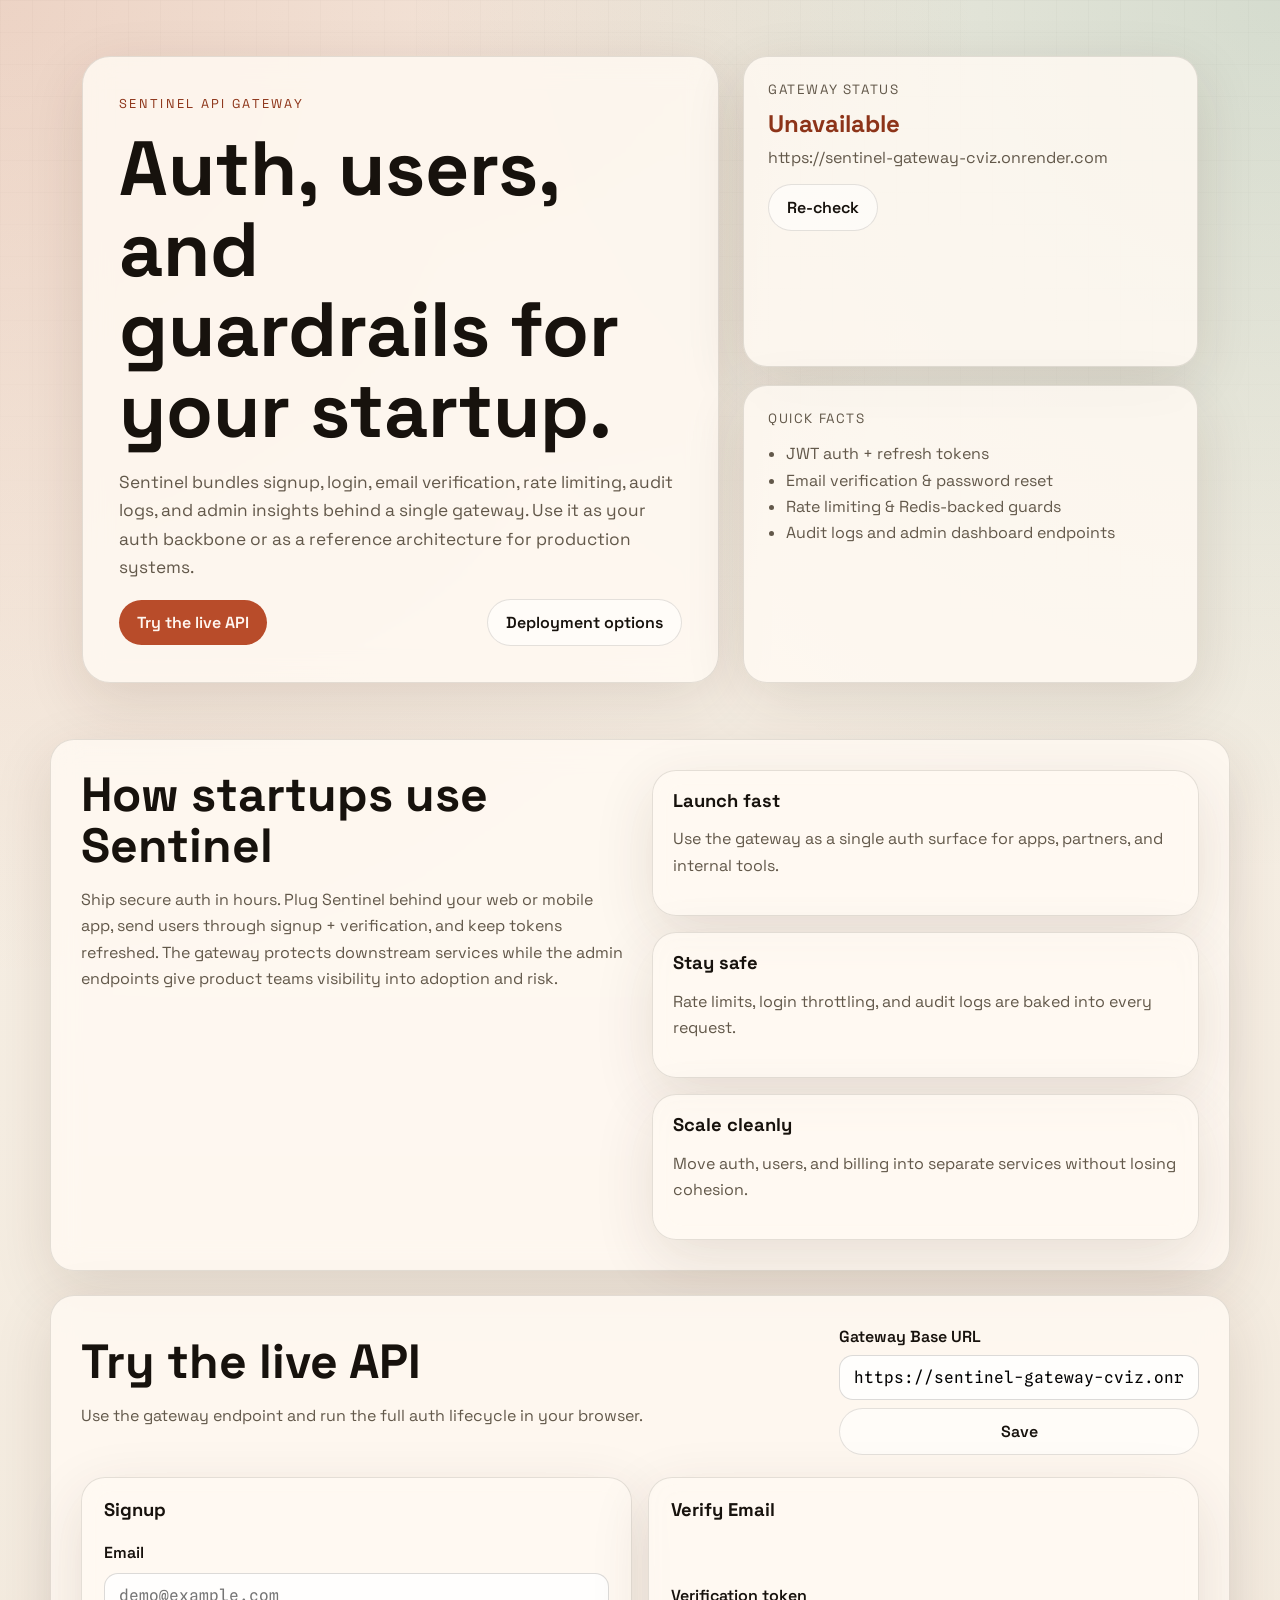
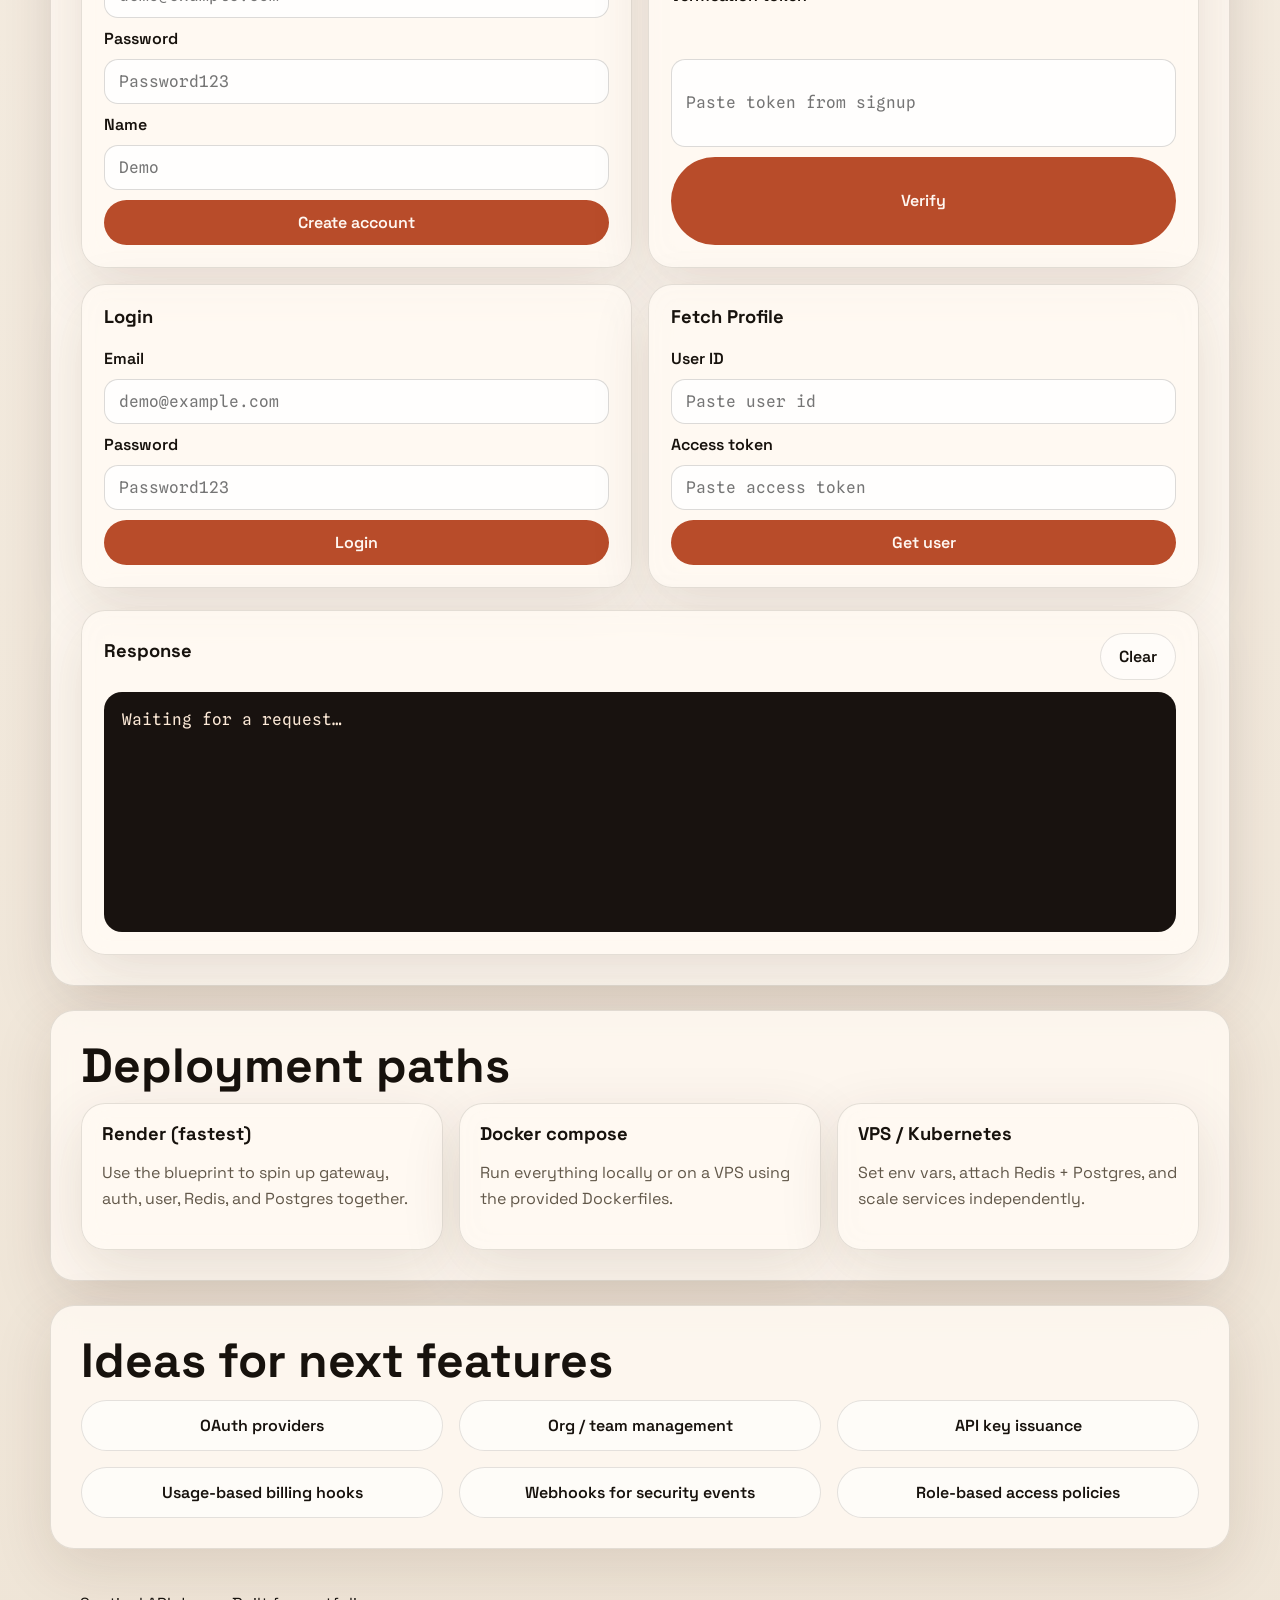
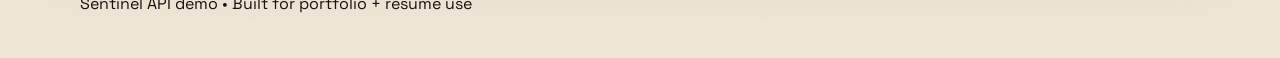
==== frontend/index.html @ 273c995f "added basic frontend" ====
<!doctype html>
<html lang="en">
  <head>
    <meta charset="UTF-8" />
    <meta name="viewport" content="width=device-width, initial-scale=1.0" />
    <title>Sentinel API Demo</title>
    <link rel="preconnect" href="https://fonts.googleapis.com" />
    <link rel="preconnect" href="https://fonts.gstatic.com" crossorigin />
    <link
      href="https://fonts.googleapis.com/css2?family=Space+Grotesk:wght@400;500;600;700&family=Spline+Sans+Mono:wght@400;600&display=swap"
      rel="stylesheet"
    />
    <link rel="stylesheet" href="./styles.css" />
  </head>
  <body>
    <div class="bg-grid" aria-hidden="true"></div>
    <header class="hero">
      <div class="hero__content">
        <p class="eyebrow">Sentinel API Gateway</p>
        <h1>Auth, users, and guardrails for your startup.</h1>
        <p class="lede">
          Sentinel bundles signup, login, email verification, rate limiting, audit logs, and
          admin insights behind a single gateway. Use it as your auth backbone or as a reference
          architecture for production systems.
        </p>
        <div class="hero__actions">
          <a class="button primary" href="#try-it">Try the live API</a>
          <a class="button ghost" href="#deploy">Deployment options</a>
        </div>
      </div>
      <div class="hero__panel">
        <div class="panel">
          <div class="panel__title">Gateway Status</div>
          <div class="panel__value" id="statusText">Checking…</div>
          <div class="panel__muted" id="statusUrl">Base URL not set</div>
          <button class="button subtle" id="checkHealth">Re-check</button>
        </div>
        <div class="panel">
          <div class="panel__title">Quick Facts</div>
          <ul class="panel__list">
            <li>JWT auth + refresh tokens</li>
            <li>Email verification & password reset</li>
            <li>Rate limiting & Redis-backed guards</li>
            <li>Audit logs and admin dashboard endpoints</li>
          </ul>
        </div>
      </div>
    </header>

    <main>
      <section class="section">
        <div class="section__grid">
          <div>
            <h2>How startups use Sentinel</h2>
            <p>
              Ship secure auth in hours. Plug Sentinel behind your web or mobile app, send users
              through signup + verification, and keep tokens refreshed. The gateway protects
              downstream services while the admin endpoints give product teams visibility into
              adoption and risk.
            </p>
          </div>
          <div class="card-stack">
            <div class="card">
              <h3>Launch fast</h3>
              <p>Use the gateway as a single auth surface for apps, partners, and internal tools.</p>
            </div>
            <div class="card">
              <h3>Stay safe</h3>
              <p>Rate limits, login throttling, and audit logs are baked into every request.</p>
            </div>
            <div class="card">
              <h3>Scale cleanly</h3>
              <p>Move auth, users, and billing into separate services without losing cohesion.</p>
            </div>
          </div>
        </div>
      </section>

      <section id="try-it" class="section">
        <div class="section__header">
          <div>
            <h2>Try the live API</h2>
            <p>Use the gateway endpoint and run the full auth lifecycle in your browser.</p>
          </div>
          <div class="base-url">
            <label for="baseUrl">Gateway Base URL</label>
            <input id="baseUrl" type="url" placeholder="https://your-gateway.onrender.com" />
            <button class="button subtle" id="saveBaseUrl">Save</button>
          </div>
        </div>

        <div class="forms">
          <form class="form-card" id="signupForm">
            <h3>Signup</h3>
            <label>Email</label>
            <input name="email" type="email" placeholder="demo@example.com" required />
            <label>Password</label>
            <input name="password" type="password" placeholder="Password123" required />
            <label>Name</label>
            <input name="name" type="text" placeholder="Demo" required />
            <button class="button primary" type="submit">Create account</button>
          </form>

          <form class="form-card" id="verifyForm">
            <h3>Verify Email</h3>
            <label>Verification token</label>
            <input name="token" type="text" placeholder="Paste token from signup" required />
            <button class="button primary" type="submit">Verify</button>
          </form>

          <form class="form-card" id="loginForm">
            <h3>Login</h3>
            <label>Email</label>
            <input name="email" type="email" placeholder="demo@example.com" required />
            <label>Password</label>
            <input name="password" type="password" placeholder="Password123" required />
            <button class="button primary" type="submit">Login</button>
          </form>

          <form class="form-card" id="profileForm">
            <h3>Fetch Profile</h3>
            <label>User ID</label>
            <input name="userId" type="text" placeholder="Paste user id" required />
            <label>Access token</label>
            <input name="token" type="text" placeholder="Paste access token" required />
            <button class="button primary" type="submit">Get user</button>
          </form>
        </div>

        <div class="response">
          <div class="response__header">
            <h3>Response</h3>
            <button class="button ghost" id="clearOutput">Clear</button>
          </div>
          <pre id="output">Waiting for a request…</pre>
        </div>
      </section>

      <section id="deploy" class="section">
        <h2>Deployment paths</h2>
        <div class="deploy-grid">
          <div class="card">
            <h3>Render (fastest)</h3>
            <p>Use the blueprint to spin up gateway, auth, user, Redis, and Postgres together.</p>
          </div>
          <div class="card">
            <h3>Docker compose</h3>
            <p>Run everything locally or on a VPS using the provided Dockerfiles.</p>
          </div>
          <div class="card">
            <h3>VPS / Kubernetes</h3>
            <p>Set env vars, attach Redis + Postgres, and scale services independently.</p>
          </div>
        </div>
      </section>

      <section class="section">
        <h2>Ideas for next features</h2>
        <div class="feature-grid">
          <div class="pill">OAuth providers</div>
          <div class="pill">Org / team management</div>
          <div class="pill">API key issuance</div>
          <div class="pill">Usage-based billing hooks</div>
          <div class="pill">Webhooks for security events</div>
          <div class="pill">Role-based access policies</div>
        </div>
      </section>
    </main>

    <footer class="footer">
      <span>Sentinel API demo • Built for portfolio + resume use</span>
    </footer>

    <script src="./config.js"></script>
    <script src="./app.js"></script>
  </body>
</html>
---- frontend/styles.css ----
:root {
  --bg: #f4efe6;
  --surface: rgba(255, 250, 242, 0.84);
  --surface-strong: #fff8ef;
  --ink: #17120d;
  --muted: #62584a;
  --line: rgba(35, 25, 16, 0.12);
  --accent: #b84c2a;
  --accent-strong: #8d3419;
  --accent-soft: #f4c9ad;
  --success: #1f6d4f;
  --shadow: 0 18px 60px rgba(66, 36, 17, 0.12);
}

* {
  box-sizing: border-box;
}

html {
  scroll-behavior: smooth;
}

body {
  margin: 0;
  font-family: "Space Grotesk", sans-serif;
  color: var(--ink);
  background:
    radial-gradient(circle at top left, rgba(184, 76, 42, 0.18), transparent 28%),
    radial-gradient(circle at top right, rgba(31, 109, 79, 0.16), transparent 25%),
    linear-gradient(180deg, #f8f1e7 0%, #efe5d7 100%);
  min-height: 100vh;
}

.bg-grid {
  position: fixed;
  inset: 0;
  background-image:
    linear-gradient(rgba(23, 18, 13, 0.04) 1px, transparent 1px),
    linear-gradient(90deg, rgba(23, 18, 13, 0.04) 1px, transparent 1px);
  background-size: 32px 32px;
  mask-image: linear-gradient(180deg, rgba(0, 0, 0, 0.36), transparent 80%);
  pointer-events: none;
}

.hero,
.section,
.footer {
  position: relative;
  z-index: 1;
}

.hero {
  width: min(1180px, calc(100% - 32px));
  margin: 24px auto 0;
  padding: 32px;
  display: grid;
  grid-template-columns: 1.4fr 1fr;
  gap: 24px;
}

.hero__content,
.hero__panel,
.section,
.footer {
  animation: rise 0.7s ease both;
}

.hero__content {
  background: var(--surface);
  backdrop-filter: blur(14px);
  border: 1px solid var(--line);
  border-radius: 28px;
  padding: 36px;
  box-shadow: var(--shadow);
}

.hero__panel {
  display: grid;
  gap: 18px;
}

.eyebrow {
  margin: 0 0 14px;
  text-transform: uppercase;
  letter-spacing: 0.18em;
  font-size: 0.8rem;
  color: var(--accent-strong);
}

h1,
h2,
h3 {
  margin: 0 0 12px;
  line-height: 1.05;
}

h1 {
  font-size: clamp(2.7rem, 6vw, 5.4rem);
  max-width: 10ch;
}

h2 {
  font-size: clamp(2rem, 4vw, 3rem);
}

h3 {
  font-size: 1.15rem;
}

p,
li,
label,
input,
button,
a {
  font-size: 1rem;
}

p,
li {
  color: var(--muted);
  line-height: 1.65;
}

.lede {
  max-width: 60ch;
  font-size: 1.08rem;
}

.hero__actions,
.response__header,
.section__header {
  display: flex;
  align-items: center;
  justify-content: space-between;
  gap: 14px;
  flex-wrap: wrap;
}

.button {
  border: 0;
  border-radius: 999px;
  padding: 12px 18px;
  font-weight: 600;
  font-family: inherit;
  cursor: pointer;
  transition: transform 0.16s ease, background 0.16s ease, color 0.16s ease;
  text-decoration: none;
  display: inline-flex;
  align-items: center;
  justify-content: center;
}

.button:hover {
  transform: translateY(-1px);
}

.button.primary {
  background: var(--accent);
  color: #fff7f1;
}

.button.primary:hover {
  background: var(--accent-strong);
}

.button.ghost,
.button.subtle {
  background: rgba(255, 255, 255, 0.55);
  color: var(--ink);
  border: 1px solid var(--line);
}

.panel,
.card,
.form-card,
.response,
.section {
  background: var(--surface);
  backdrop-filter: blur(14px);
  border: 1px solid var(--line);
  border-radius: 24px;
  box-shadow: var(--shadow);
}

.panel {
  padding: 24px;
}

.panel__title {
  font-size: 0.84rem;
  text-transform: uppercase;
  letter-spacing: 0.12em;
  color: var(--muted);
}

.panel__value {
  margin-top: 10px;
  font-size: 1.5rem;
  font-weight: 700;
}

.panel__muted {
  margin: 8px 0 16px;
  color: var(--muted);
  word-break: break-word;
}

.panel__list {
  margin: 14px 0 0;
  padding-left: 18px;
}

main {
  width: min(1180px, calc(100% - 32px));
  margin: 0 auto;
}

.section {
  padding: 30px;
  margin: 24px 0;
}

.section__grid {
  display: grid;
  grid-template-columns: 1fr 1fr;
  gap: 24px;
}

.card-stack,
.deploy-grid,
.feature-grid,
.forms {
  display: grid;
  gap: 16px;
}

.card {
  padding: 20px;
}

.deploy-grid {
  grid-template-columns: repeat(3, 1fr);
}

.feature-grid {
  grid-template-columns: repeat(3, minmax(0, 1fr));
  margin-top: 14px;
}

.pill {
  padding: 14px 16px;
  border-radius: 999px;
  background: rgba(255, 255, 255, 0.58);
  border: 1px solid var(--line);
  text-align: center;
  font-weight: 600;
}

.base-url {
  display: grid;
  gap: 8px;
  min-width: min(100%, 360px);
}

label {
  font-weight: 600;
}

input {
  width: 100%;
  border: 1px solid rgba(23, 18, 13, 0.15);
  border-radius: 14px;
  padding: 12px 14px;
  font-family: "Spline Sans Mono", monospace;
  background: rgba(255, 255, 255, 0.8);
}

input:focus {
  outline: 2px solid rgba(184, 76, 42, 0.18);
  border-color: var(--accent);
}

.forms {
  grid-template-columns: repeat(2, minmax(0, 1fr));
  margin-top: 22px;
}

.form-card {
  padding: 22px;
  display: grid;
  gap: 10px;
}

.response {
  margin-top: 22px;
  padding: 22px;
}

pre {
  margin: 12px 0 0;
  padding: 18px;
  border-radius: 18px;
  background: #18120f;
  color: #fce9d7;
  font-family: "Spline Sans Mono", monospace;
  overflow: auto;
  min-height: 240px;
  white-space: pre-wrap;
  word-break: break-word;
}

.footer {
  width: min(1180px, calc(100% - 32px));
  margin: 0 auto 24px;
  padding: 20px 30px;
}

.ok {
  color: var(--success);
}

.warn {
  color: var(--accent-strong);
}

@keyframes rise {
  from {
    opacity: 0;
    transform: translateY(14px);
  }

  to {
    opacity: 1;
    transform: translateY(0);
  }
}

@media (max-width: 920px) {
  .hero,
  .section__grid,
  .deploy-grid,
  .feature-grid,
  .forms {
    grid-template-columns: 1fr;
  }

  .hero {
    padding: 12px 0 0;
  }

  .hero__content,
  .section,
  .footer {
    padding: 24px;
  }

  h1 {
    max-width: 100%;
  }
}
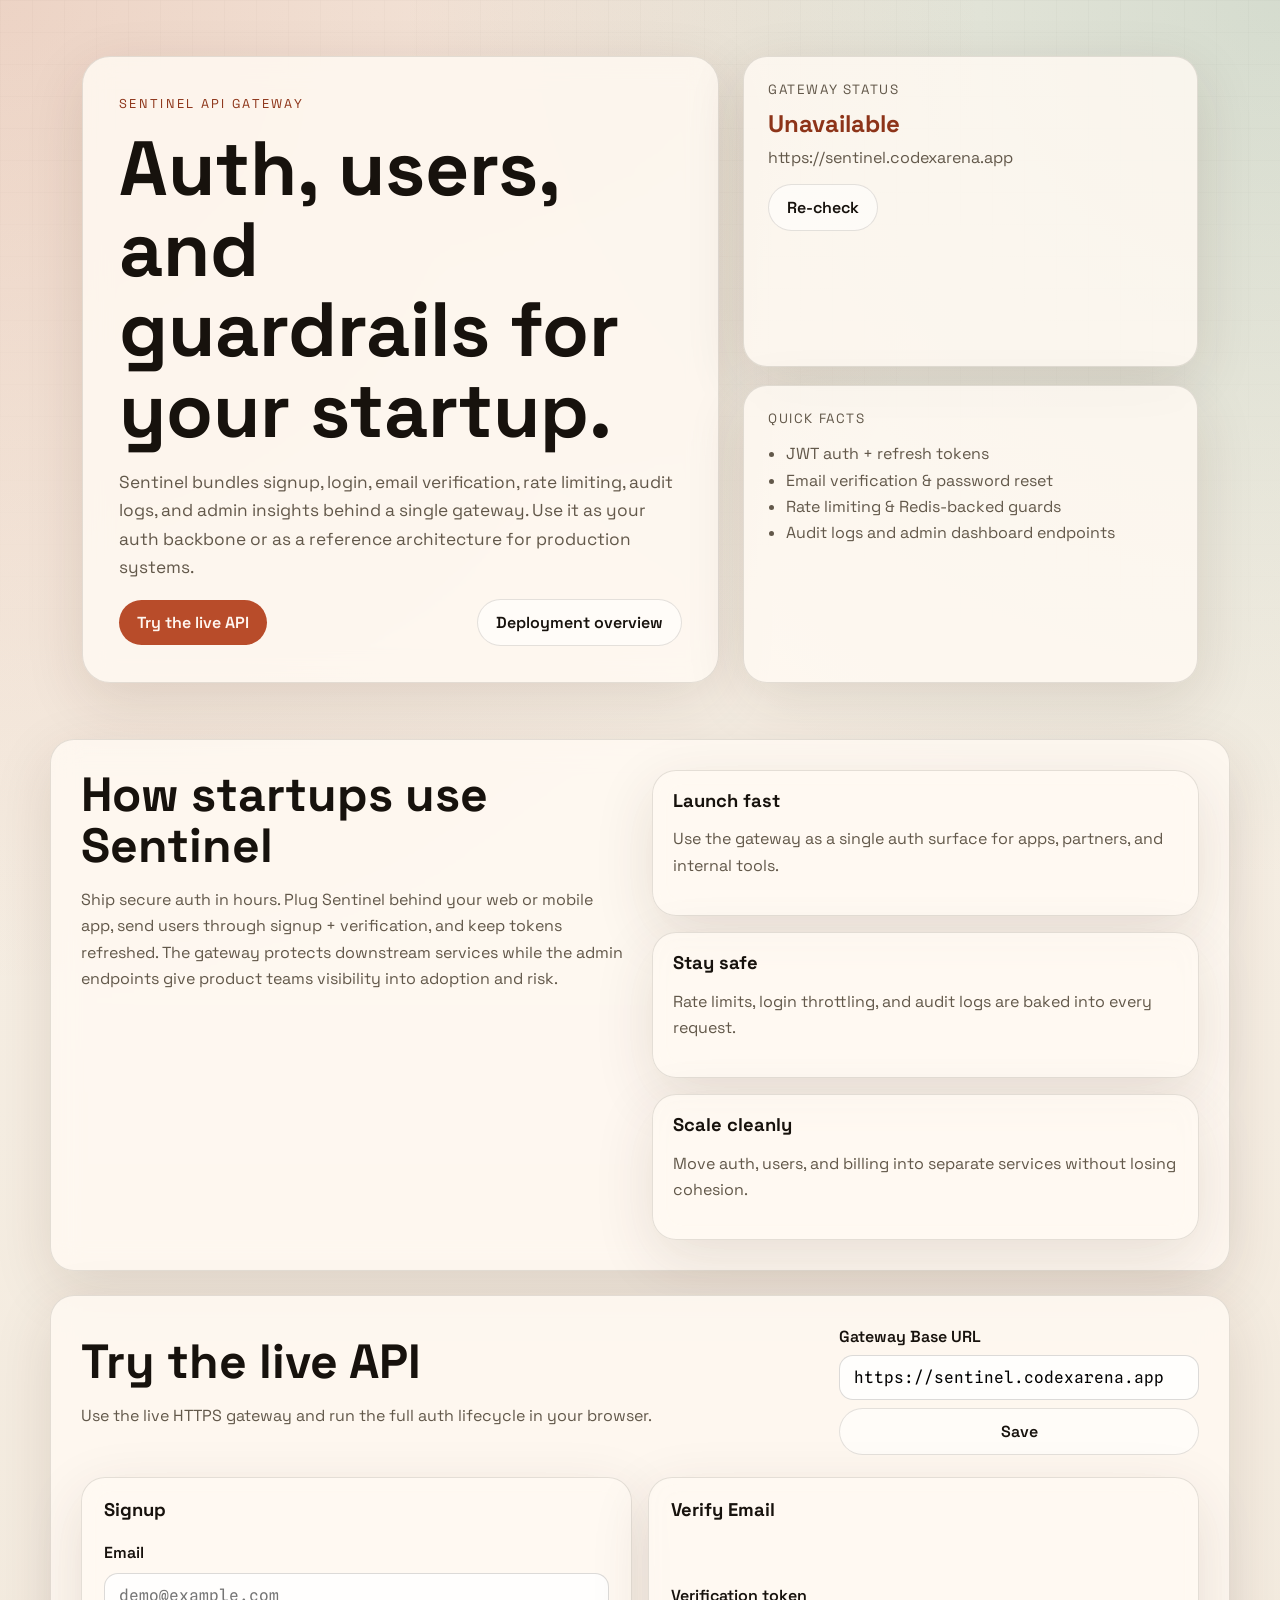
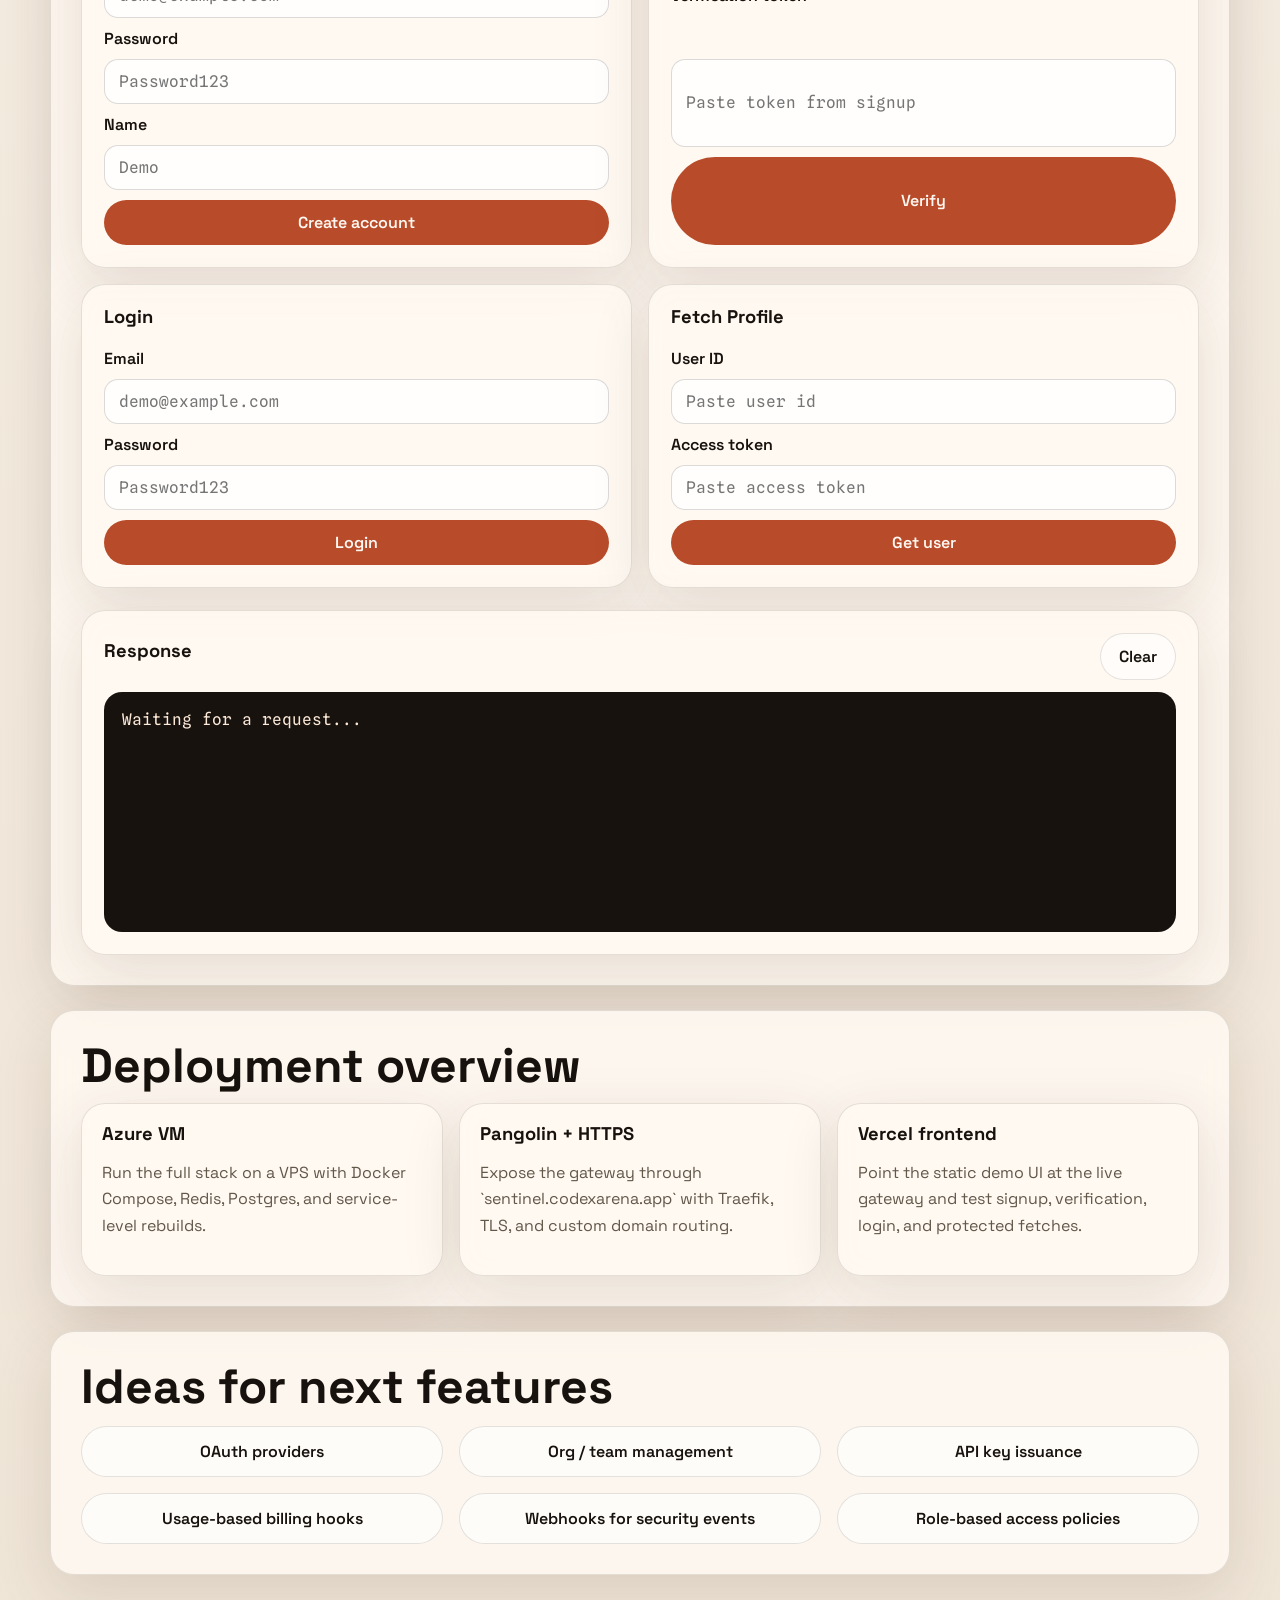
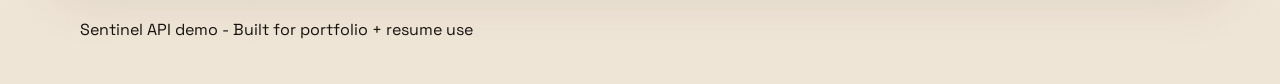
==== commit f492943f: "Updated the frontend for live Azure developmet" ====
--- a/frontend/index.html
+++ b/frontend/index.html
@@ -4,6 +4,7 @@
     <meta charset="UTF-8" />
     <meta name="viewport" content="width=device-width, initial-scale=1.0" />
     <title>Sentinel API Demo</title>
+    <link rel="icon" href="data:," />
     <link rel="preconnect" href="https://fonts.googleapis.com" />
     <link rel="preconnect" href="https://fonts.gstatic.com" crossorigin />
     <link
@@ -25,13 +26,13 @@
         </p>
         <div class="hero__actions">
           <a class="button primary" href="#try-it">Try the live API</a>
-          <a class="button ghost" href="#deploy">Deployment options</a>
+          <a class="button ghost" href="#deploy">Deployment overview</a>
         </div>
       </div>
       <div class="hero__panel">
         <div class="panel">
           <div class="panel__title">Gateway Status</div>
-          <div class="panel__value" id="statusText">Checking…</div>
+          <div class="panel__value" id="statusText">Checking...</div>
           <div class="panel__muted" id="statusUrl">Base URL not set</div>
           <button class="button subtle" id="checkHealth">Re-check</button>
         </div>
@@ -80,11 +81,11 @@
         <div class="section__header">
           <div>
             <h2>Try the live API</h2>
-            <p>Use the gateway endpoint and run the full auth lifecycle in your browser.</p>
+            <p>Use the live HTTPS gateway and run the full auth lifecycle in your browser.</p>
           </div>
           <div class="base-url">
             <label for="baseUrl">Gateway Base URL</label>
-            <input id="baseUrl" type="url" placeholder="https://your-gateway.onrender.com" />
+            <input id="baseUrl" type="url" placeholder="https://sentinel.codexarena.app" />
             <button class="button subtle" id="saveBaseUrl">Save</button>
           </div>
         </div>
@@ -132,24 +133,24 @@
             <h3>Response</h3>
             <button class="button ghost" id="clearOutput">Clear</button>
           </div>
-          <pre id="output">Waiting for a request…</pre>
+          <pre id="output">Waiting for a request...</pre>
         </div>
       </section>
 
       <section id="deploy" class="section">
-        <h2>Deployment paths</h2>
+        <h2>Deployment overview</h2>
         <div class="deploy-grid">
           <div class="card">
-            <h3>Render (fastest)</h3>
-            <p>Use the blueprint to spin up gateway, auth, user, Redis, and Postgres together.</p>
+            <h3>Azure VM</h3>
+            <p>Run the full stack on a VPS with Docker Compose, Redis, Postgres, and service-level rebuilds.</p>
           </div>
           <div class="card">
-            <h3>Docker compose</h3>
-            <p>Run everything locally or on a VPS using the provided Dockerfiles.</p>
+            <h3>Pangolin + HTTPS</h3>
+            <p>Expose the gateway through `sentinel.codexarena.app` with Traefik, TLS, and custom domain routing.</p>
           </div>
           <div class="card">
-            <h3>VPS / Kubernetes</h3>
-            <p>Set env vars, attach Redis + Postgres, and scale services independently.</p>
+            <h3>Vercel frontend</h3>
+            <p>Point the static demo UI at the live gateway and test signup, verification, login, and protected fetches.</p>
           </div>
         </div>
       </section>
@@ -168,7 +169,7 @@
     </main>
 
     <footer class="footer">
-      <span>Sentinel API demo • Built for portfolio + resume use</span>
+      <span>Sentinel API demo - Built for portfolio + resume use</span>
     </footer>
 
     <script src="./config.js"></script>
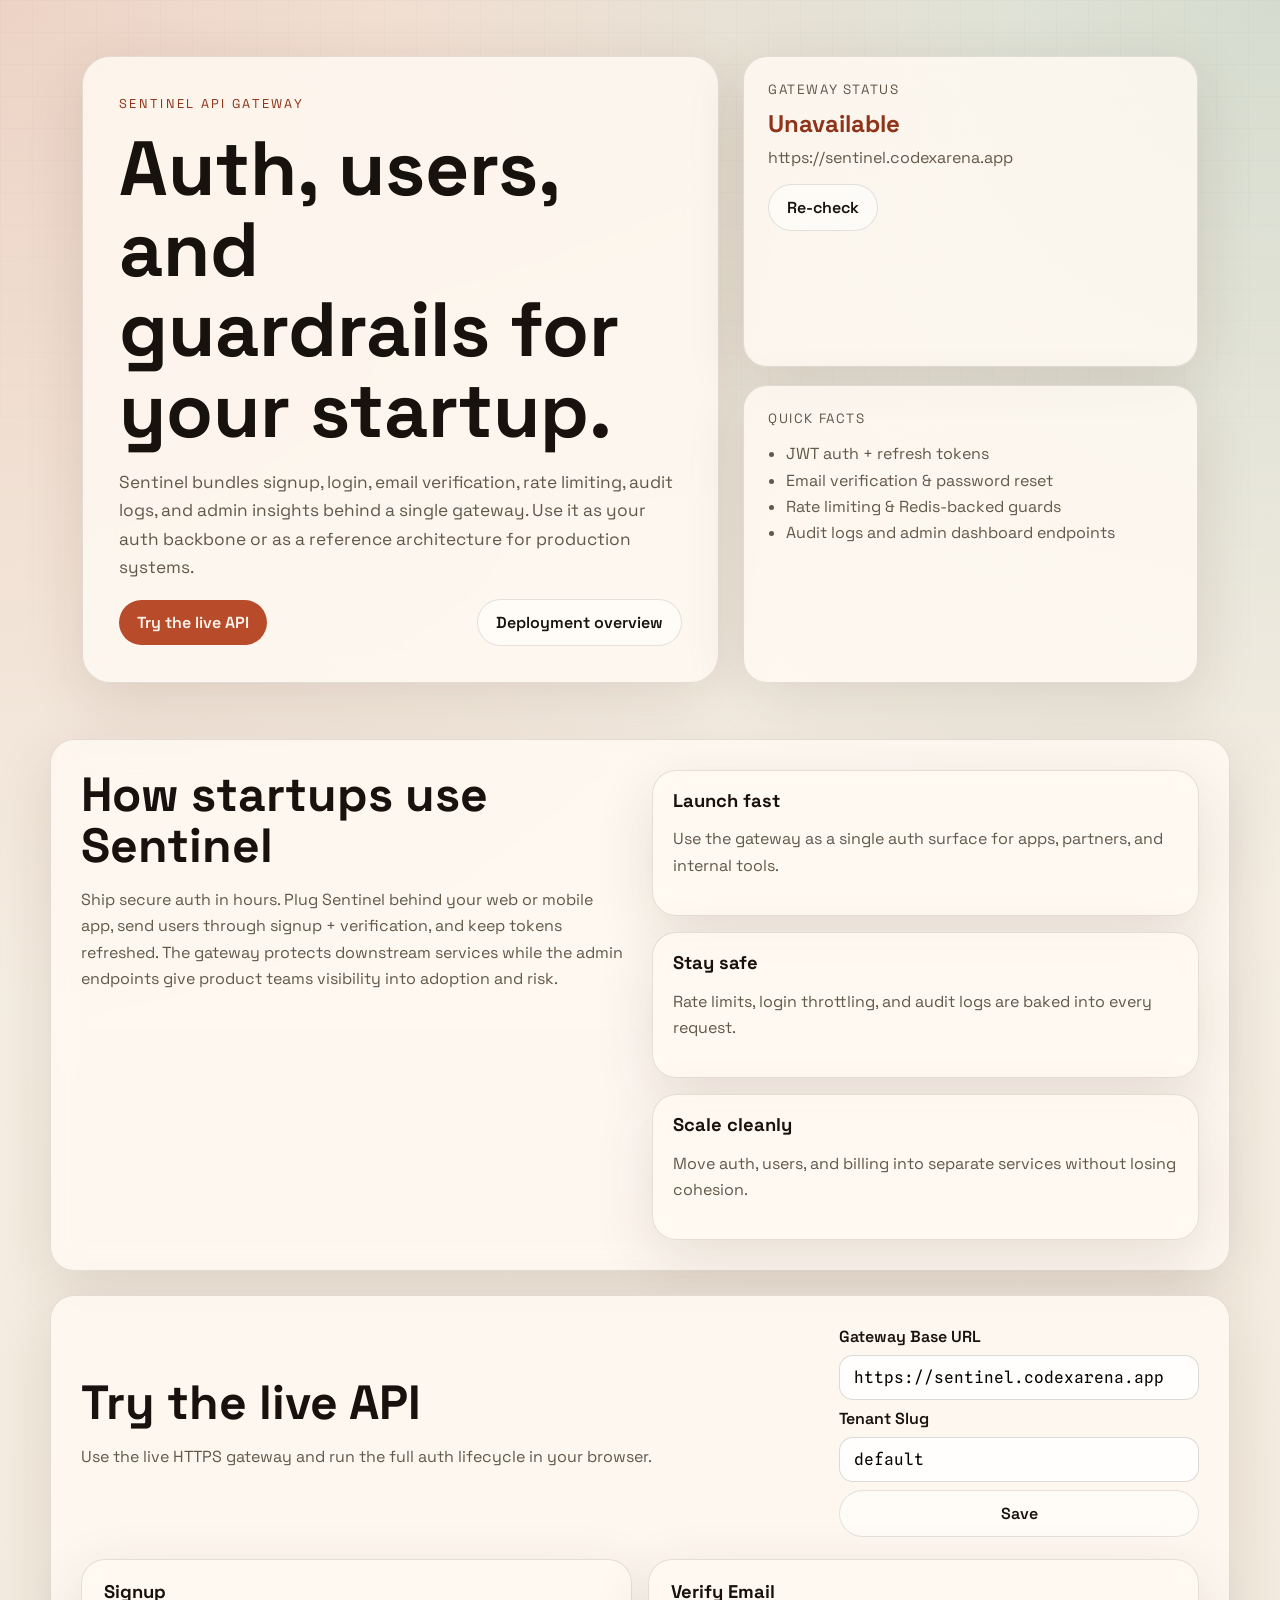
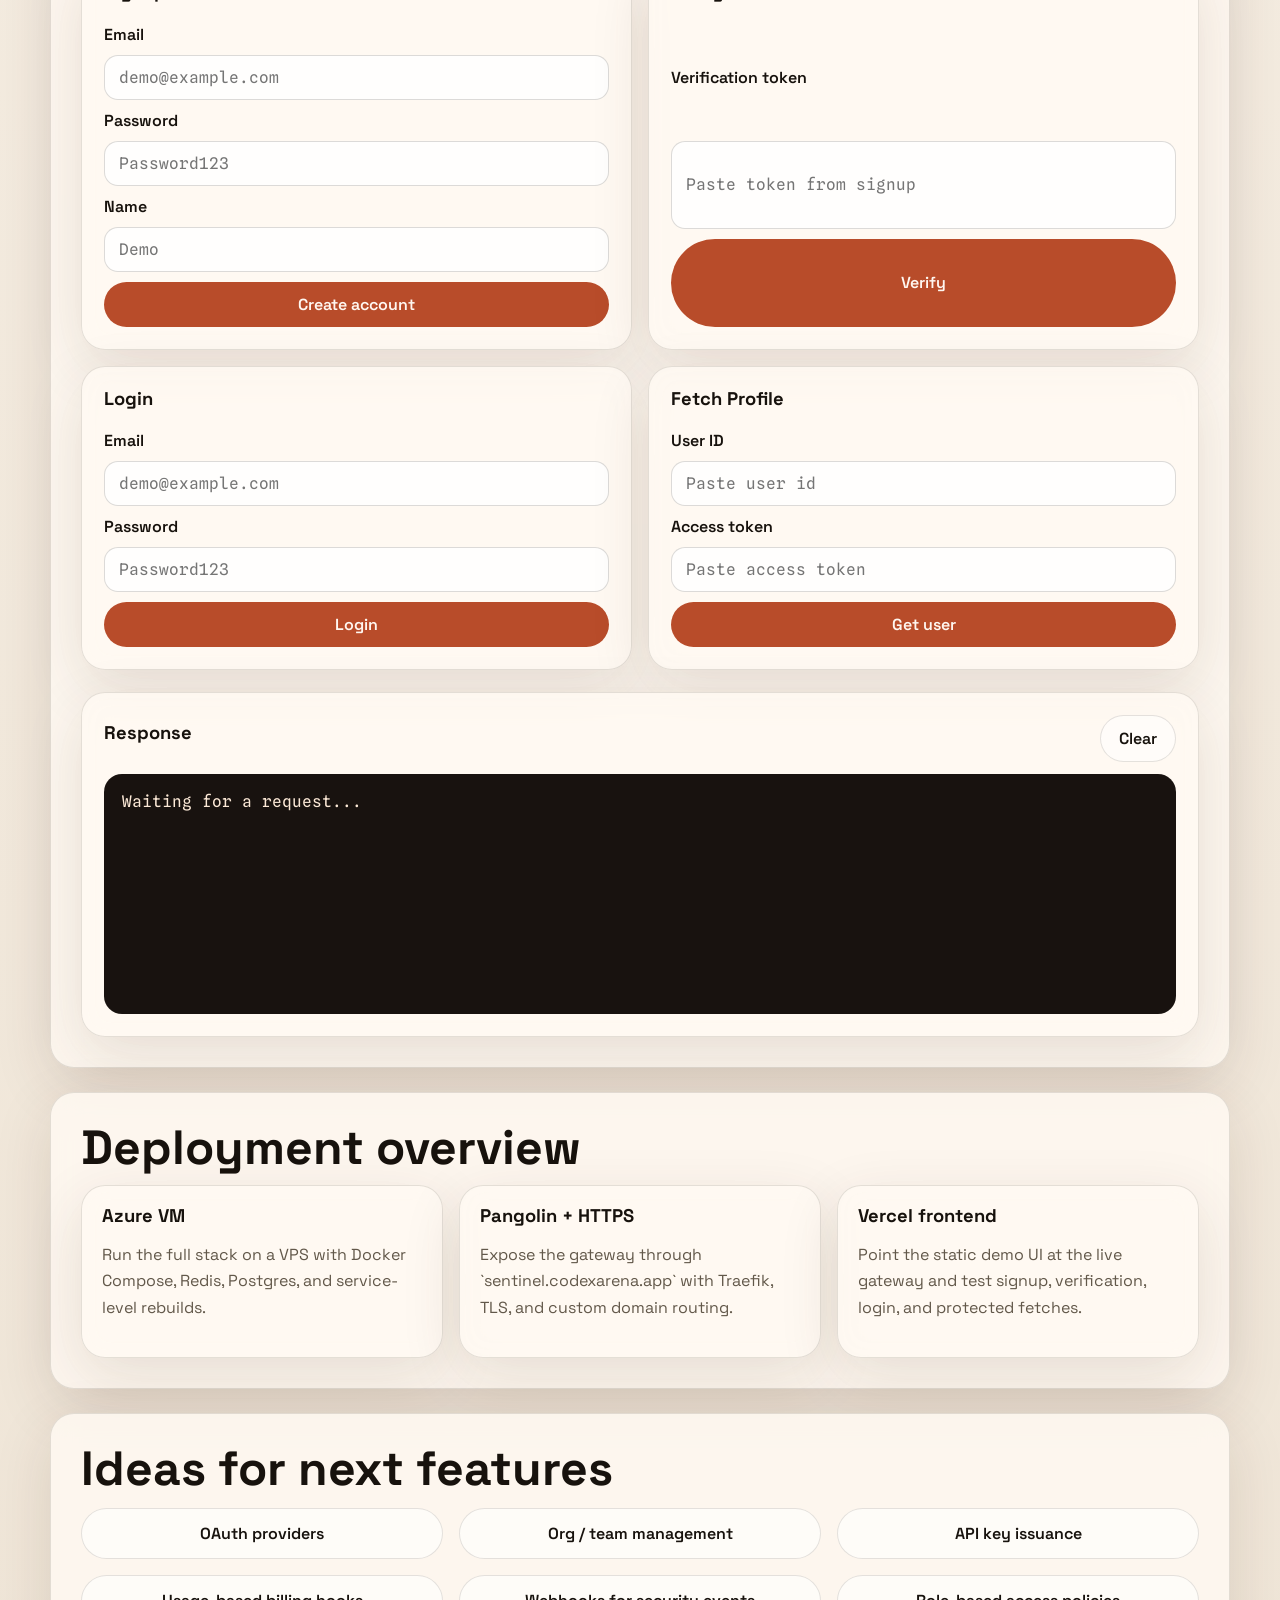
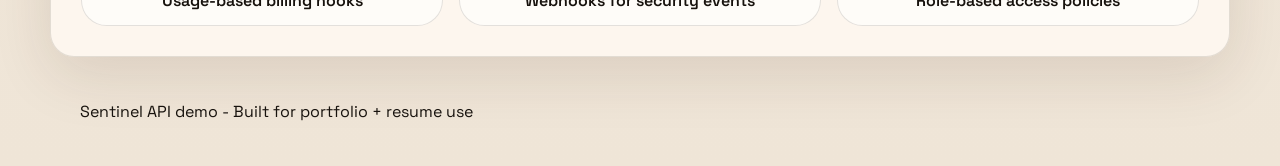
==== commit d3028c70: "added tenant database feature" ====
--- a/frontend/index.html
+++ b/frontend/index.html
@@ -86,6 +86,8 @@
           <div class="base-url">
             <label for="baseUrl">Gateway Base URL</label>
             <input id="baseUrl" type="url" placeholder="https://sentinel.codexarena.app" />
+            <label for="tenantSlug">Tenant Slug</label>
+            <input id="tenantSlug" type="text" placeholder="default" />
             <button class="button subtle" id="saveBaseUrl">Save</button>
           </div>
         </div>
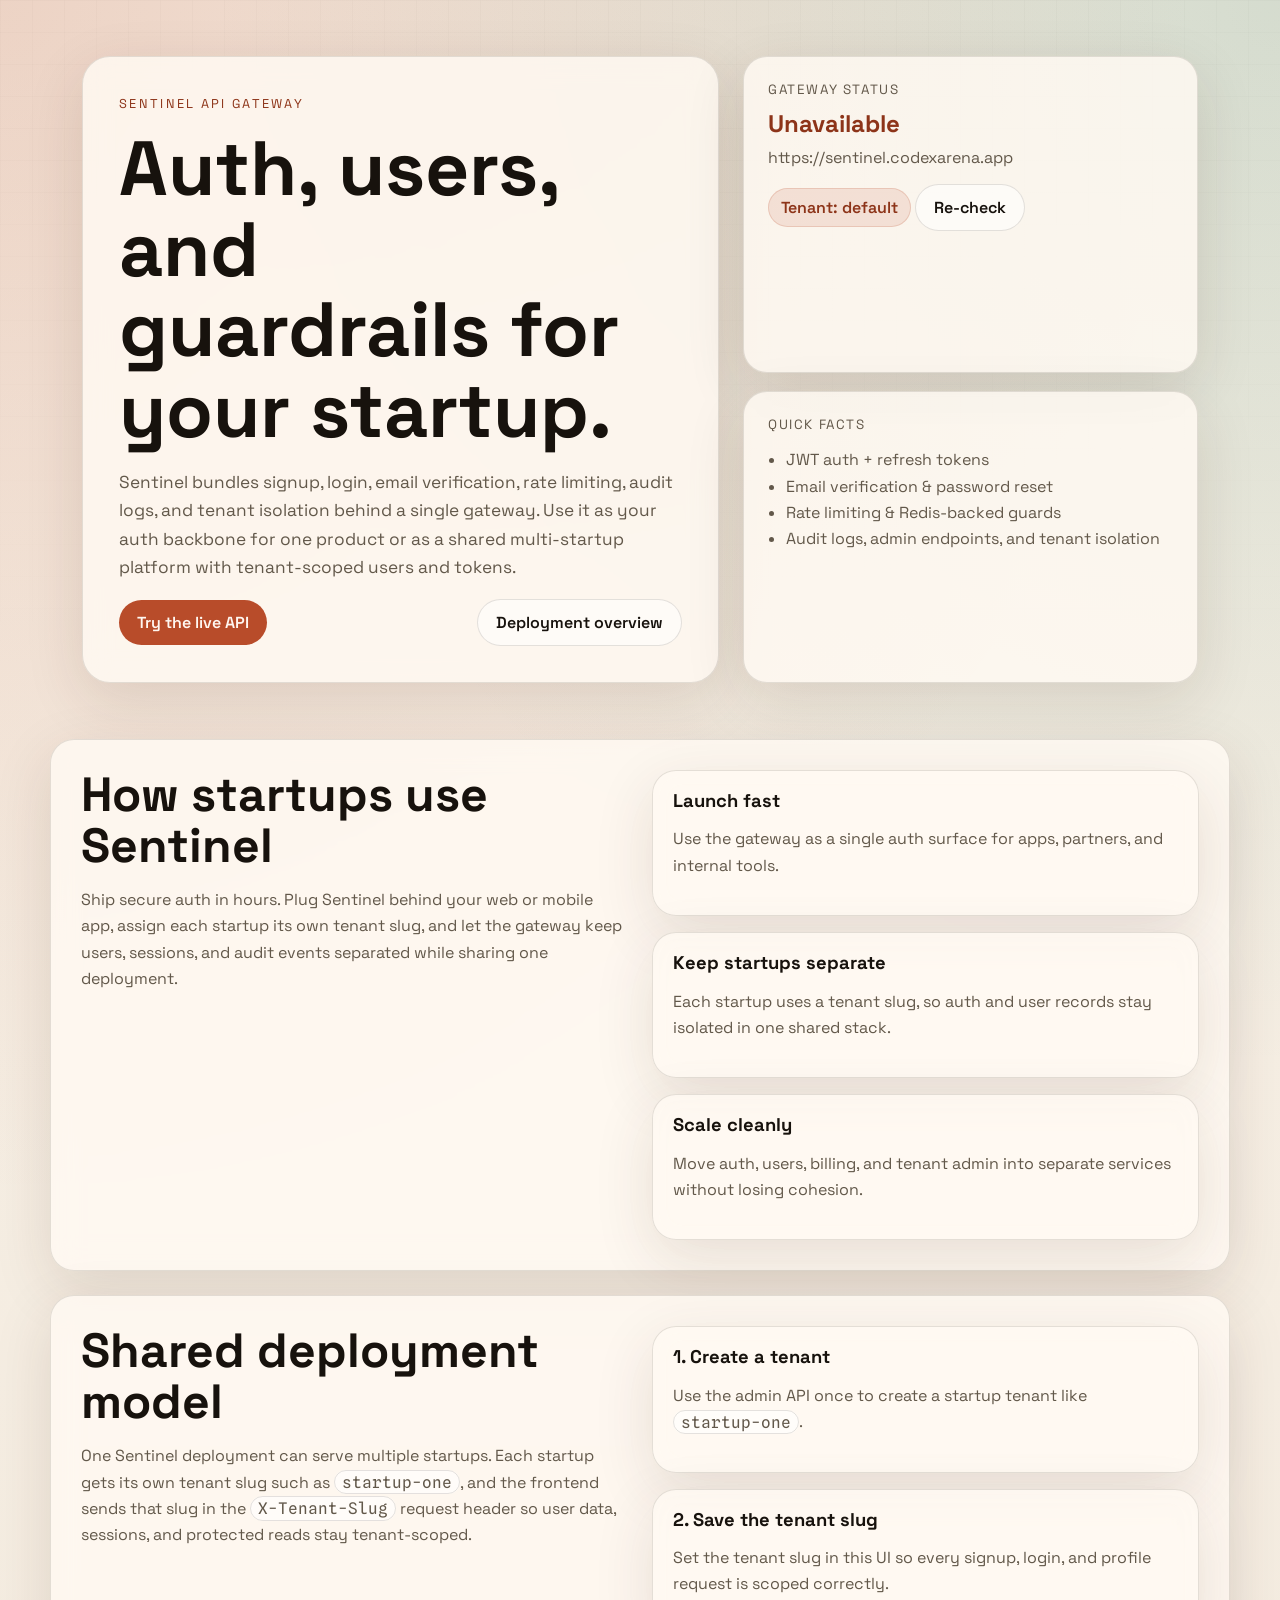
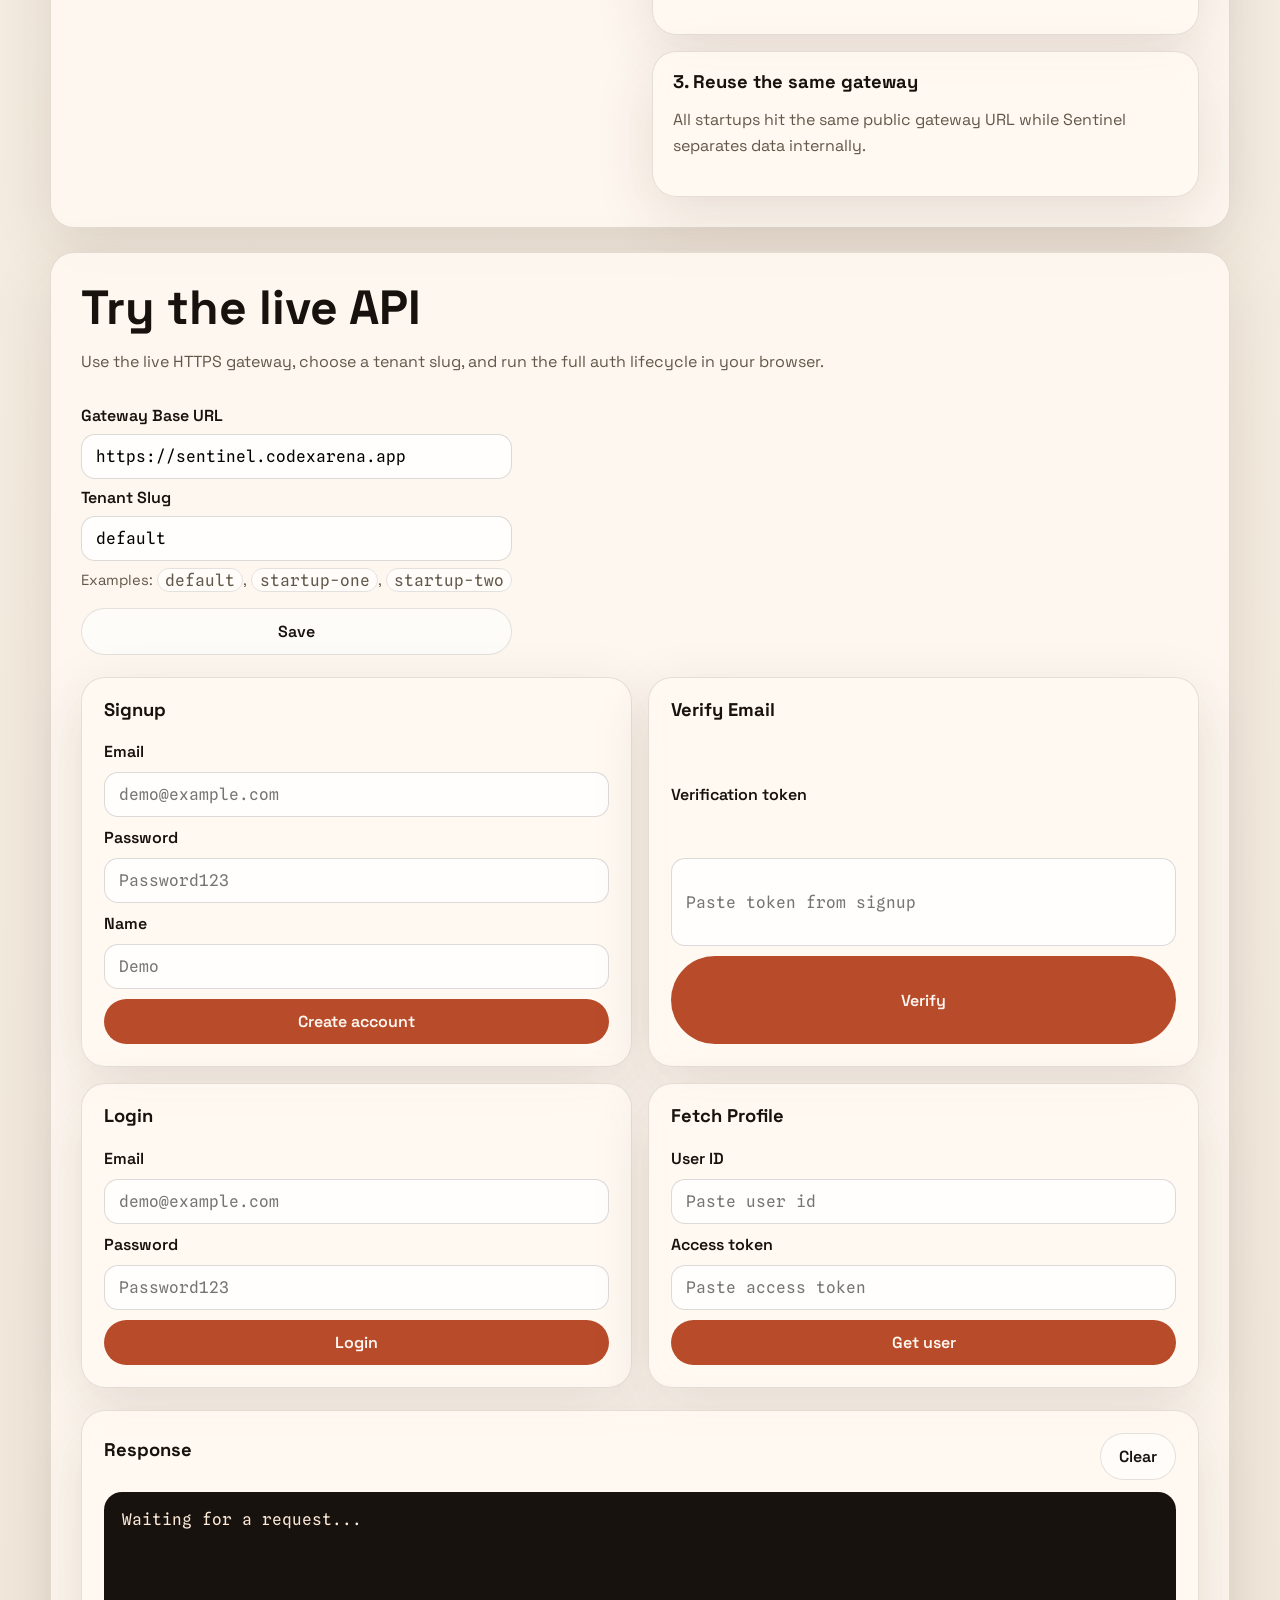
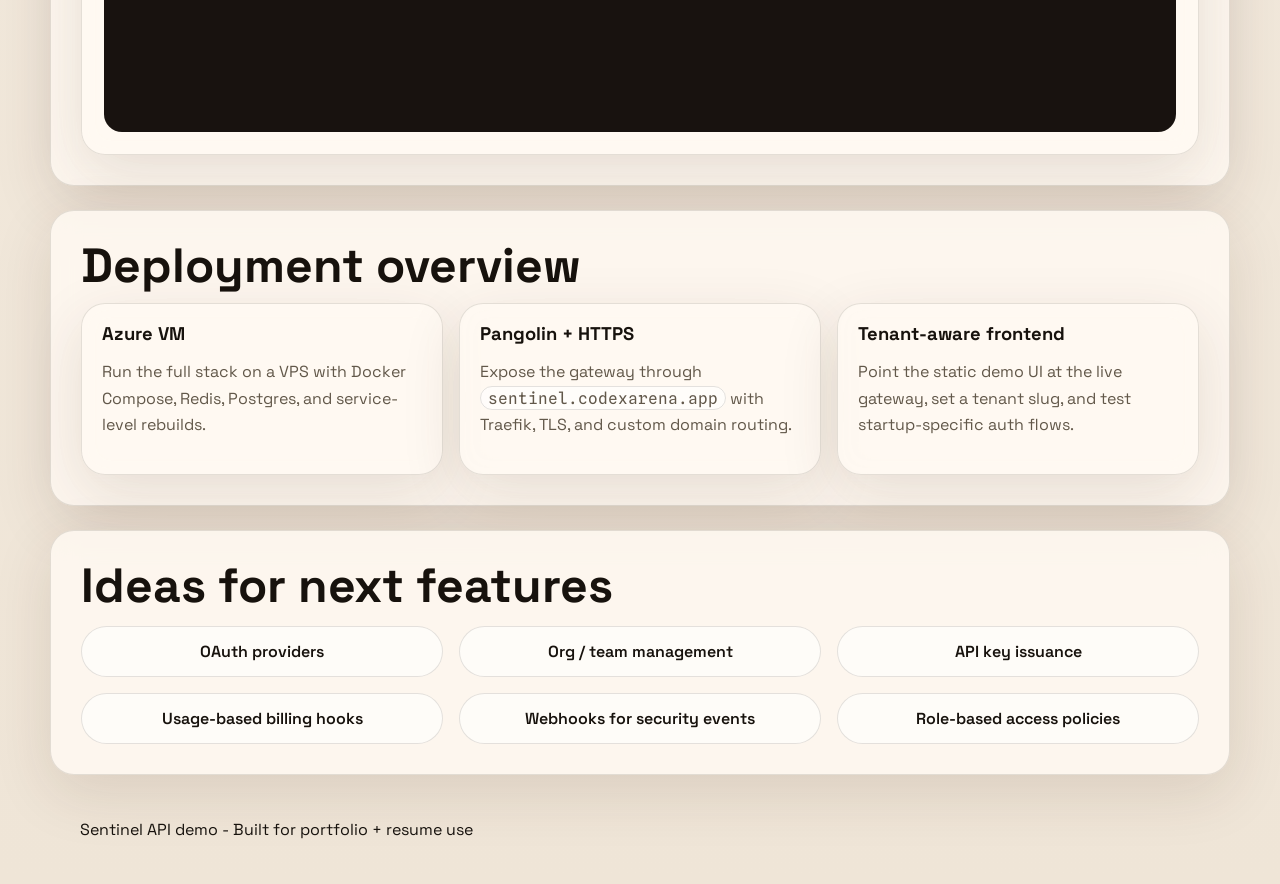
==== commit 8a9c6a51: "UI update" ====
--- a/frontend/index.html
+++ b/frontend/index.html
@@ -21,8 +21,8 @@
         <h1>Auth, users, and guardrails for your startup.</h1>
         <p class="lede">
           Sentinel bundles signup, login, email verification, rate limiting, audit logs, and
-          admin insights behind a single gateway. Use it as your auth backbone or as a reference
-          architecture for production systems.
+          tenant isolation behind a single gateway. Use it as your auth backbone for one product
+          or as a shared multi-startup platform with tenant-scoped users and tokens.
         </p>
         <div class="hero__actions">
           <a class="button primary" href="#try-it">Try the live API</a>
@@ -34,6 +34,7 @@
           <div class="panel__title">Gateway Status</div>
           <div class="panel__value" id="statusText">Checking...</div>
           <div class="panel__muted" id="statusUrl">Base URL not set</div>
+          <div class="panel__chip" id="tenantPill">Tenant: default</div>
           <button class="button subtle" id="checkHealth">Re-check</button>
         </div>
         <div class="panel">
@@ -42,7 +43,7 @@
             <li>JWT auth + refresh tokens</li>
             <li>Email verification & password reset</li>
             <li>Rate limiting & Redis-backed guards</li>
-            <li>Audit logs and admin dashboard endpoints</li>
+            <li>Audit logs, admin endpoints, and tenant isolation</li>
           </ul>
         </div>
       </div>
@@ -54,10 +55,9 @@
           <div>
             <h2>How startups use Sentinel</h2>
             <p>
-              Ship secure auth in hours. Plug Sentinel behind your web or mobile app, send users
-              through signup + verification, and keep tokens refreshed. The gateway protects
-              downstream services while the admin endpoints give product teams visibility into
-              adoption and risk.
+              Ship secure auth in hours. Plug Sentinel behind your web or mobile app, assign each
+              startup its own tenant slug, and let the gateway keep users, sessions, and audit
+              events separated while sharing one deployment.
             </p>
           </div>
           <div class="card-stack">
@@ -66,12 +66,40 @@
               <p>Use the gateway as a single auth surface for apps, partners, and internal tools.</p>
             </div>
             <div class="card">
-              <h3>Stay safe</h3>
-              <p>Rate limits, login throttling, and audit logs are baked into every request.</p>
+              <h3>Keep startups separate</h3>
+              <p>Each startup uses a tenant slug, so auth and user records stay isolated in one shared stack.</p>
             </div>
             <div class="card">
               <h3>Scale cleanly</h3>
-              <p>Move auth, users, and billing into separate services without losing cohesion.</p>
+              <p>Move auth, users, billing, and tenant admin into separate services without losing cohesion.</p>
+            </div>
+          </div>
+        </div>
+      </section>
+
+      <section class="section">
+        <div class="section__grid">
+          <div>
+            <h2>Shared deployment model</h2>
+            <p>
+              One Sentinel deployment can serve multiple startups. Each startup gets its own
+              tenant slug such as <code>startup-one</code>, and the frontend sends that slug in
+              the <code>X-Tenant-Slug</code> request header so user data, sessions, and protected
+              reads stay tenant-scoped.
+            </p>
+          </div>
+          <div class="card-stack">
+            <div class="card">
+              <h3>1. Create a tenant</h3>
+              <p>Use the admin API once to create a startup tenant like <code>startup-one</code>.</p>
+            </div>
+            <div class="card">
+              <h3>2. Save the tenant slug</h3>
+              <p>Set the tenant slug in this UI so every signup, login, and profile request is scoped correctly.</p>
+            </div>
+            <div class="card">
+              <h3>3. Reuse the same gateway</h3>
+              <p>All startups hit the same public gateway URL while Sentinel separates data internally.</p>
             </div>
           </div>
         </div>
@@ -81,13 +109,14 @@
         <div class="section__header">
           <div>
             <h2>Try the live API</h2>
-            <p>Use the live HTTPS gateway and run the full auth lifecycle in your browser.</p>
+            <p>Use the live HTTPS gateway, choose a tenant slug, and run the full auth lifecycle in your browser.</p>
           </div>
           <div class="base-url">
             <label for="baseUrl">Gateway Base URL</label>
             <input id="baseUrl" type="url" placeholder="https://sentinel.codexarena.app" />
             <label for="tenantSlug">Tenant Slug</label>
             <input id="tenantSlug" type="text" placeholder="default" />
+            <p class="input-help">Examples: <code>default</code>, <code>startup-one</code>, <code>startup-two</code></p>
             <button class="button subtle" id="saveBaseUrl">Save</button>
           </div>
         </div>
@@ -148,11 +177,11 @@
           </div>
           <div class="card">
             <h3>Pangolin + HTTPS</h3>
-            <p>Expose the gateway through `sentinel.codexarena.app` with Traefik, TLS, and custom domain routing.</p>
+            <p>Expose the gateway through <code>sentinel.codexarena.app</code> with Traefik, TLS, and custom domain routing.</p>
           </div>
           <div class="card">
-            <h3>Vercel frontend</h3>
-            <p>Point the static demo UI at the live gateway and test signup, verification, login, and protected fetches.</p>
+            <h3>Tenant-aware frontend</h3>
+            <p>Point the static demo UI at the live gateway, set a tenant slug, and test startup-specific auth flows.</p>
           </div>
         </div>
       </section>
--- a/frontend/styles.css
+++ b/frontend/styles.css
@@ -112,7 +112,8 @@
 label,
 input,
 button,
-a {
+a,
+code {
   font-size: 1rem;
 }
 
@@ -120,6 +121,14 @@
 li {
   color: var(--muted);
   line-height: 1.65;
+}
+
+code {
+  font-family: "Spline Sans Mono", monospace;
+  background: rgba(255, 255, 255, 0.62);
+  border: 1px solid var(--line);
+  border-radius: 999px;
+  padding: 0.1rem 0.45rem;
 }
 
 .lede {
@@ -206,6 +215,20 @@
   word-break: break-word;
 }
 
+.panel__chip {
+  display: inline-flex;
+  align-items: center;
+  justify-content: center;
+  margin-bottom: 16px;
+  padding: 8px 12px;
+  border-radius: 999px;
+  background: rgba(184, 76, 42, 0.12);
+  border: 1px solid rgba(184, 76, 42, 0.18);
+  color: var(--accent-strong);
+  font-weight: 600;
+  width: fit-content;
+}
+
 .panel__list {
   margin: 14px 0 0;
   padding-left: 18px;
@@ -261,6 +284,11 @@
   display: grid;
   gap: 8px;
   min-width: min(100%, 360px);
+}
+
+.input-help {
+  margin: -2px 0 6px;
+  font-size: 0.92rem;
 }
 
 label {
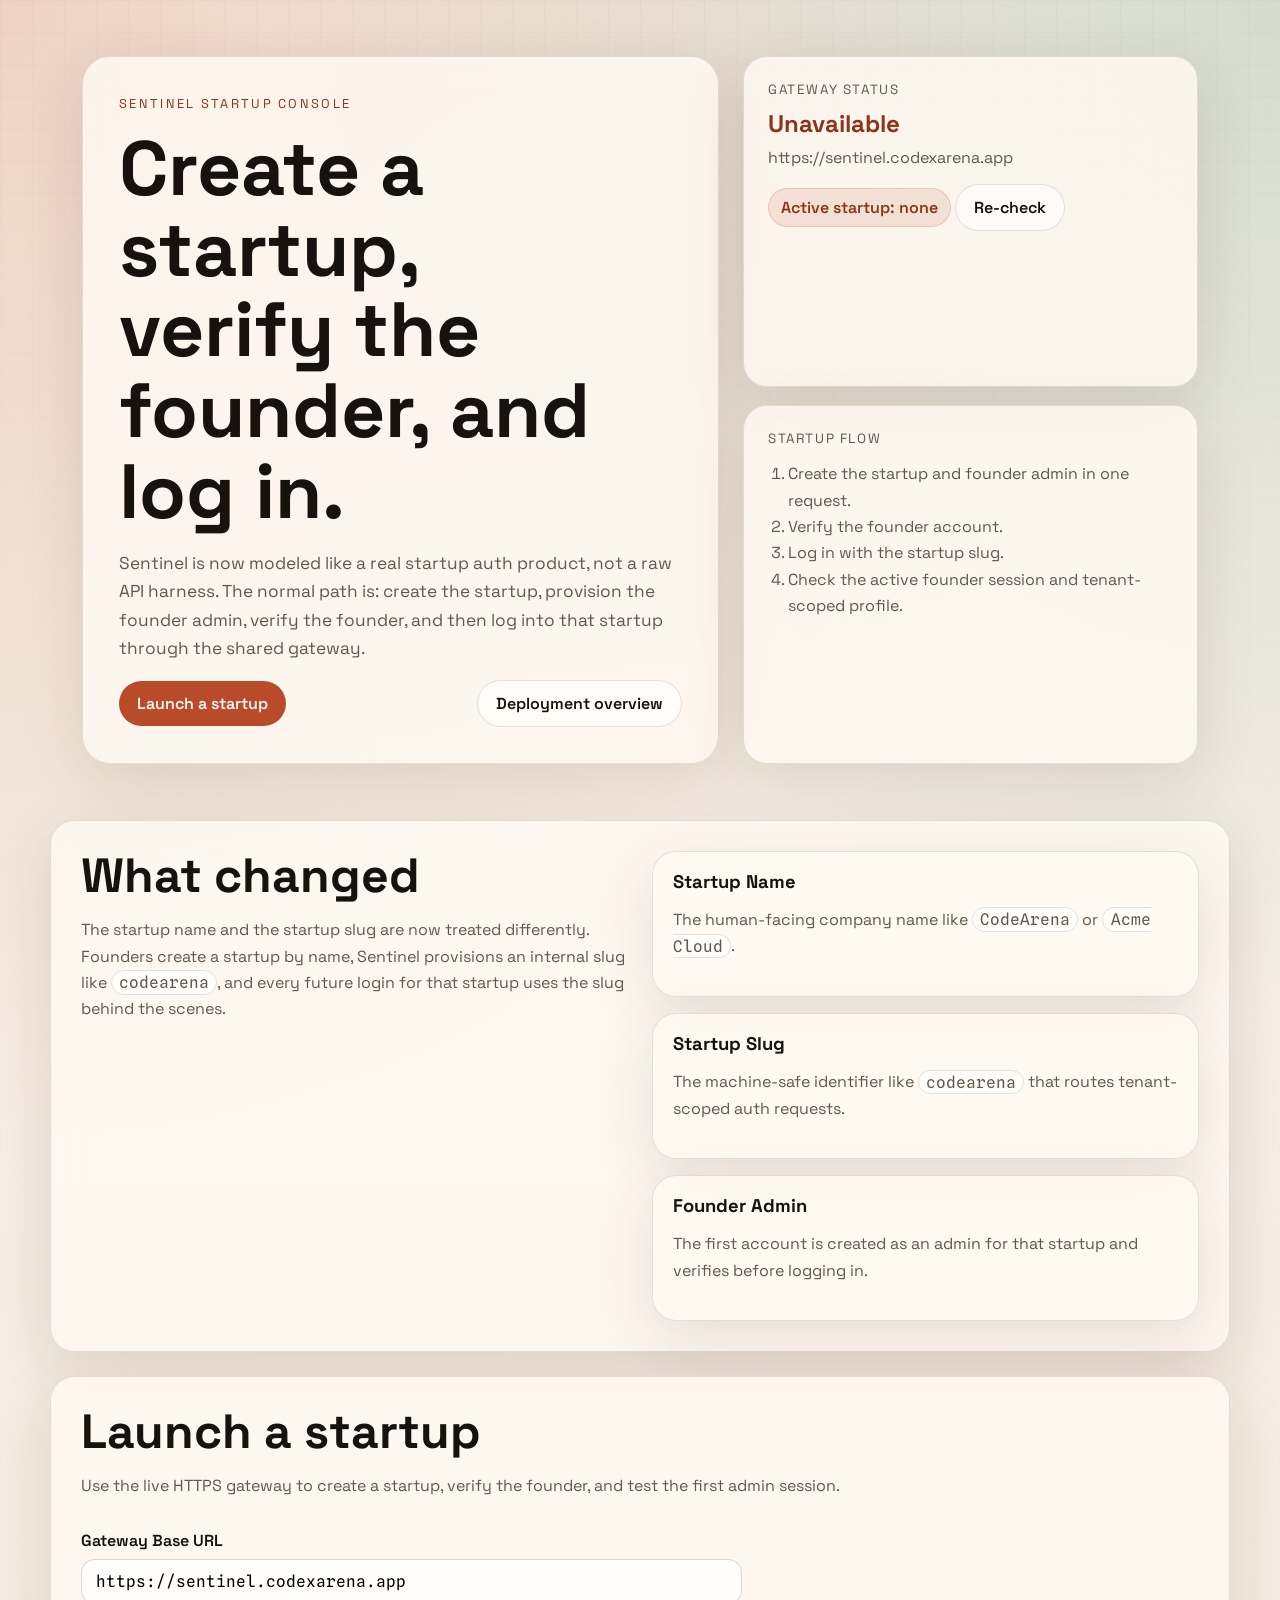
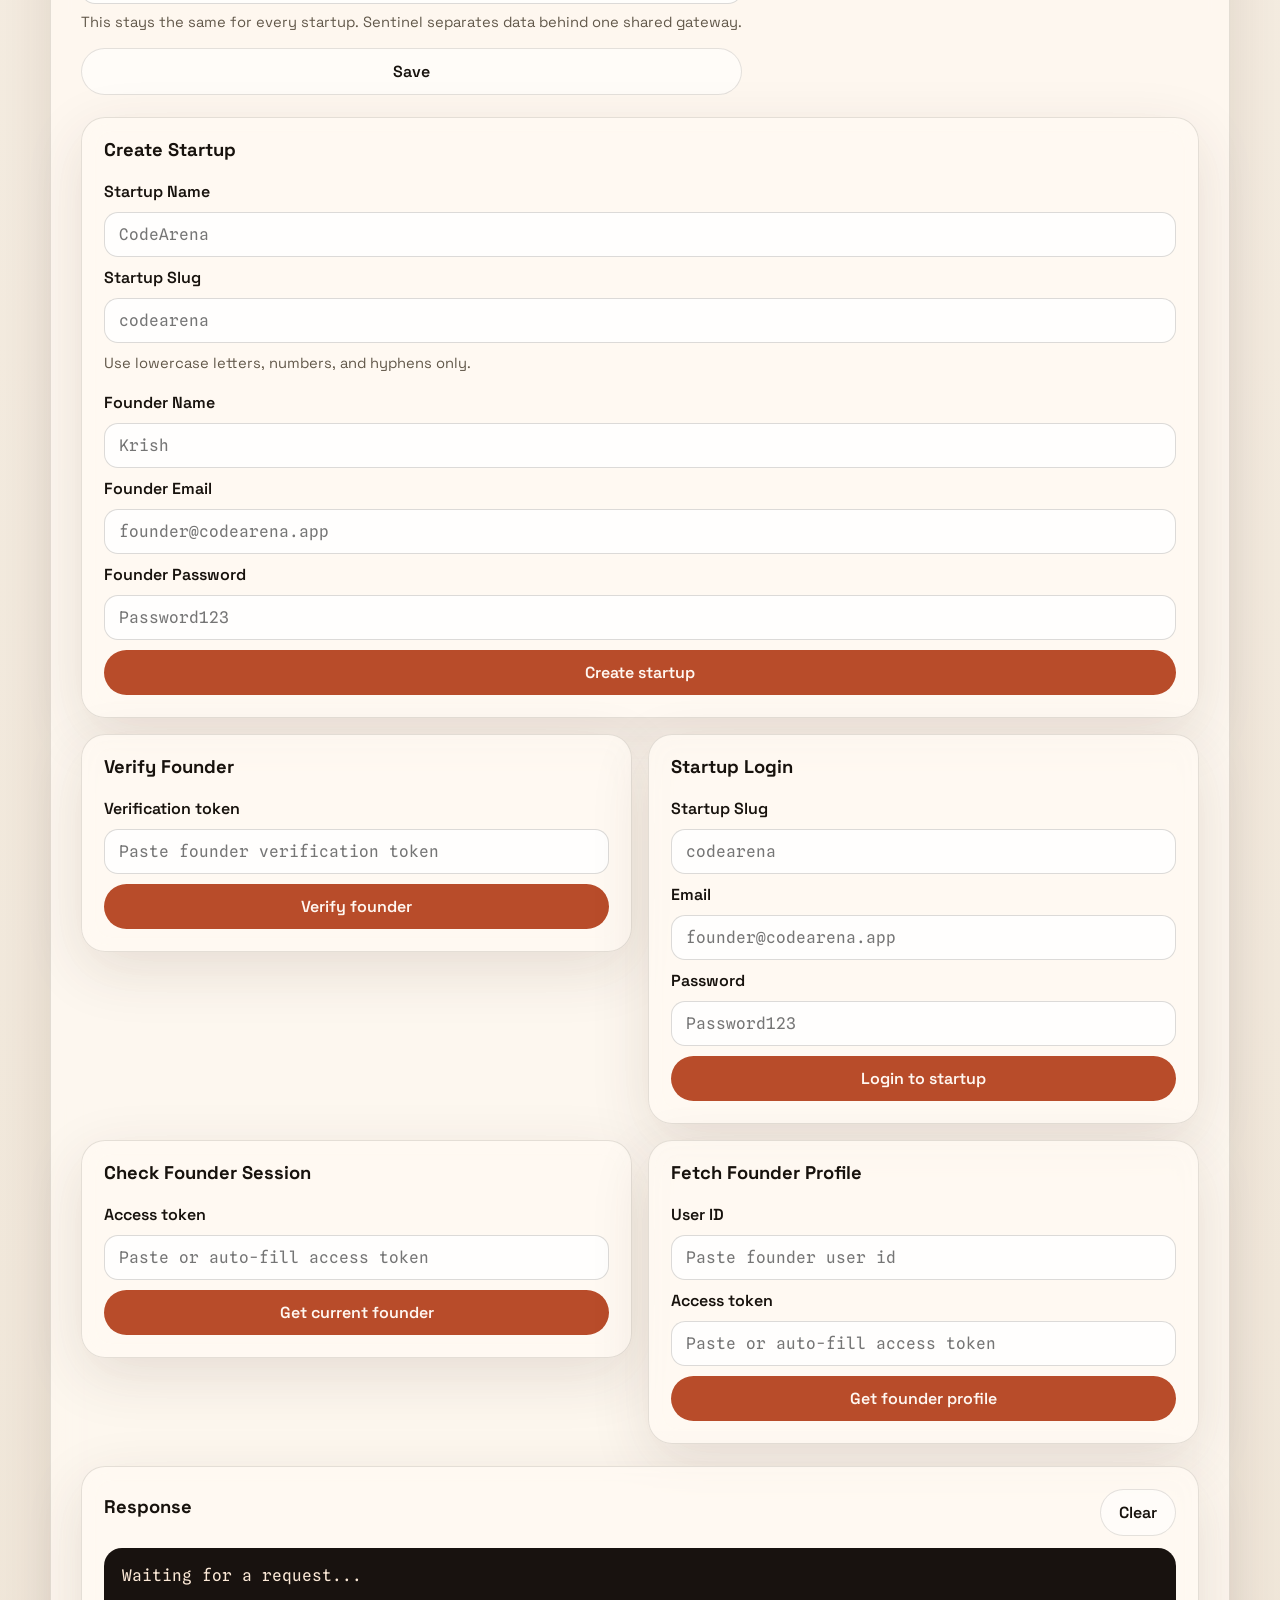
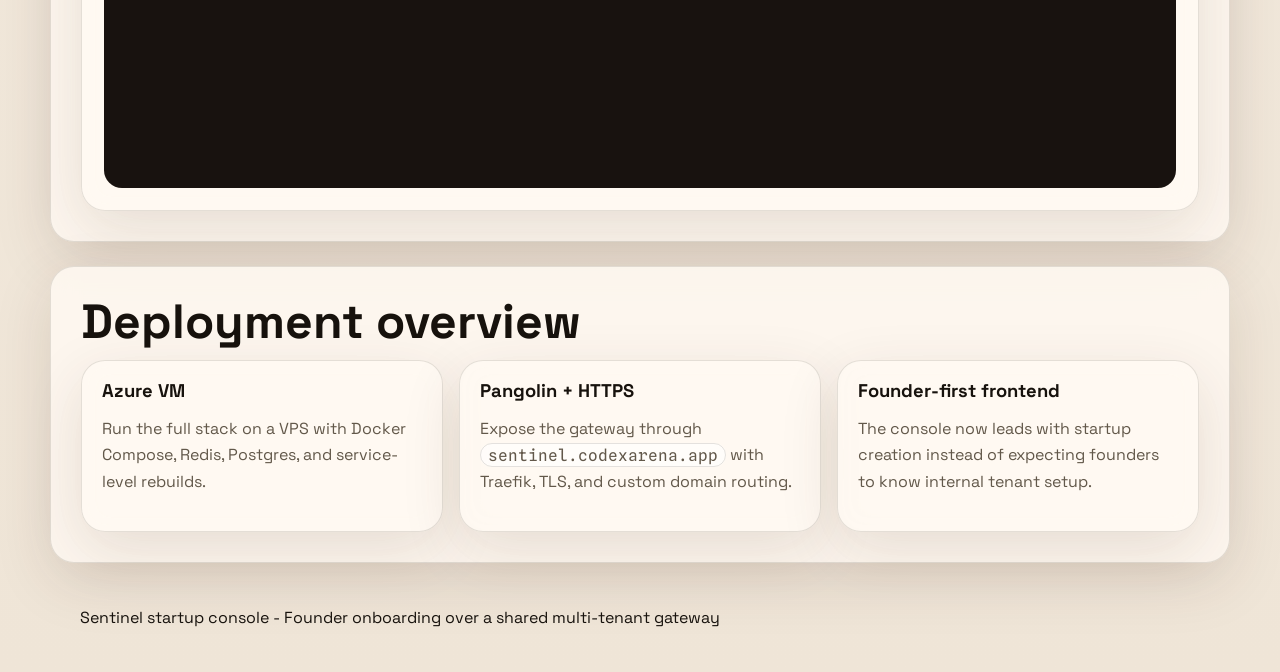
==== commit c2cf7b6e: "Add startup onboarding flow and founder-first UI" ====
--- a/frontend/index.html
+++ b/frontend/index.html
@@ -3,7 +3,7 @@
   <head>
     <meta charset="UTF-8" />
     <meta name="viewport" content="width=device-width, initial-scale=1.0" />
-    <title>Sentinel API Demo</title>
+    <title>Sentinel Startup Console</title>
     <link rel="icon" href="data:," />
     <link rel="preconnect" href="https://fonts.googleapis.com" />
     <link rel="preconnect" href="https://fonts.gstatic.com" crossorigin />
@@ -17,15 +17,15 @@
     <div class="bg-grid" aria-hidden="true"></div>
     <header class="hero">
       <div class="hero__content">
-        <p class="eyebrow">Sentinel API Gateway</p>
-        <h1>Auth, users, and guardrails for your startup.</h1>
+        <p class="eyebrow">Sentinel Startup Console</p>
+        <h1>Create a startup, verify the founder, and log in.</h1>
         <p class="lede">
-          Sentinel bundles signup, login, email verification, rate limiting, audit logs, and
-          tenant isolation behind a single gateway. Use it as your auth backbone for one product
-          or as a shared multi-startup platform with tenant-scoped users and tokens.
+          Sentinel is now modeled like a real startup auth product, not a raw API harness. The
+          normal path is: create the startup, provision the founder admin, verify the founder, and
+          then log into that startup through the shared gateway.
         </p>
         <div class="hero__actions">
-          <a class="button primary" href="#try-it">Try the live API</a>
+          <a class="button primary" href="#launch">Launch a startup</a>
           <a class="button ghost" href="#deploy">Deployment overview</a>
         </div>
       </div>
@@ -34,17 +34,17 @@
           <div class="panel__title">Gateway Status</div>
           <div class="panel__value" id="statusText">Checking...</div>
           <div class="panel__muted" id="statusUrl">Base URL not set</div>
-          <div class="panel__chip" id="tenantPill">Tenant: default</div>
+          <div class="panel__chip" id="tenantPill">Active startup: none</div>
           <button class="button subtle" id="checkHealth">Re-check</button>
         </div>
         <div class="panel">
-          <div class="panel__title">Quick Facts</div>
-          <ul class="panel__list">
-            <li>JWT auth + refresh tokens</li>
-            <li>Email verification & password reset</li>
-            <li>Rate limiting & Redis-backed guards</li>
-            <li>Audit logs, admin endpoints, and tenant isolation</li>
-          </ul>
+          <div class="panel__title">Startup Flow</div>
+          <ol class="panel__list panel__list--ordered">
+            <li>Create the startup and founder admin in one request.</li>
+            <li>Verify the founder account.</li>
+            <li>Log in with the startup slug.</li>
+            <li>Check the active founder session and tenant-scoped profile.</li>
+          </ol>
         </div>
       </div>
     </header>
@@ -53,109 +53,93 @@
       <section class="section">
         <div class="section__grid">
           <div>
-            <h2>How startups use Sentinel</h2>
+            <h2>What changed</h2>
             <p>
-              Ship secure auth in hours. Plug Sentinel behind your web or mobile app, assign each
-              startup its own tenant slug, and let the gateway keep users, sessions, and audit
-              events separated while sharing one deployment.
+              The startup name and the startup slug are now treated differently. Founders create a
+              startup by name, Sentinel provisions an internal slug like <code>codearena</code>,
+              and every future login for that startup uses the slug behind the scenes.
             </p>
           </div>
           <div class="card-stack">
             <div class="card">
-              <h3>Launch fast</h3>
-              <p>Use the gateway as a single auth surface for apps, partners, and internal tools.</p>
+              <h3>Startup Name</h3>
+              <p>The human-facing company name like <code>CodeArena</code> or <code>Acme Cloud</code>.</p>
             </div>
             <div class="card">
-              <h3>Keep startups separate</h3>
-              <p>Each startup uses a tenant slug, so auth and user records stay isolated in one shared stack.</p>
+              <h3>Startup Slug</h3>
+              <p>The machine-safe identifier like <code>codearena</code> that routes tenant-scoped auth requests.</p>
             </div>
             <div class="card">
-              <h3>Scale cleanly</h3>
-              <p>Move auth, users, billing, and tenant admin into separate services without losing cohesion.</p>
+              <h3>Founder Admin</h3>
+              <p>The first account is created as an admin for that startup and verifies before logging in.</p>
             </div>
           </div>
         </div>
       </section>
 
-      <section class="section">
-        <div class="section__grid">
-          <div>
-            <h2>Shared deployment model</h2>
-            <p>
-              One Sentinel deployment can serve multiple startups. Each startup gets its own
-              tenant slug such as <code>startup-one</code>, and the frontend sends that slug in
-              the <code>X-Tenant-Slug</code> request header so user data, sessions, and protected
-              reads stay tenant-scoped.
-            </p>
-          </div>
-          <div class="card-stack">
-            <div class="card">
-              <h3>1. Create a tenant</h3>
-              <p>Use the admin API once to create a startup tenant like <code>startup-one</code>.</p>
-            </div>
-            <div class="card">
-              <h3>2. Save the tenant slug</h3>
-              <p>Set the tenant slug in this UI so every signup, login, and profile request is scoped correctly.</p>
-            </div>
-            <div class="card">
-              <h3>3. Reuse the same gateway</h3>
-              <p>All startups hit the same public gateway URL while Sentinel separates data internally.</p>
-            </div>
-          </div>
-        </div>
-      </section>
-
-      <section id="try-it" class="section">
+      <section id="launch" class="section">
         <div class="section__header">
           <div>
-            <h2>Try the live API</h2>
-            <p>Use the live HTTPS gateway, choose a tenant slug, and run the full auth lifecycle in your browser.</p>
+            <h2>Launch a startup</h2>
+            <p>Use the live HTTPS gateway to create a startup, verify the founder, and test the first admin session.</p>
           </div>
           <div class="base-url">
             <label for="baseUrl">Gateway Base URL</label>
             <input id="baseUrl" type="url" placeholder="https://sentinel.codexarena.app" />
-            <label for="tenantSlug">Tenant Slug</label>
-            <input id="tenantSlug" type="text" placeholder="default" />
-            <p class="input-help">Examples: <code>default</code>, <code>startup-one</code>, <code>startup-two</code></p>
+            <p class="input-help">This stays the same for every startup. Sentinel separates data behind one shared gateway.</p>
             <button class="button subtle" id="saveBaseUrl">Save</button>
           </div>
         </div>
 
         <div class="forms">
-          <form class="form-card" id="signupForm">
-            <h3>Signup</h3>
-            <label>Email</label>
-            <input name="email" type="email" placeholder="demo@example.com" required />
-            <label>Password</label>
-            <input name="password" type="password" placeholder="Password123" required />
-            <label>Name</label>
-            <input name="name" type="text" placeholder="Demo" required />
-            <button class="button primary" type="submit">Create account</button>
+          <form class="form-card form-card--wide" id="startupForm">
+            <h3>Create Startup</h3>
+            <label>Startup Name</label>
+            <input name="startup_name" type="text" placeholder="CodeArena" required />
+            <label>Startup Slug</label>
+            <input name="startup_slug" type="text" placeholder="codearena" required />
+            <p class="input-help">Use lowercase letters, numbers, and hyphens only.</p>
+            <label>Founder Name</label>
+            <input name="founder_name" type="text" placeholder="Krish" required />
+            <label>Founder Email</label>
+            <input name="founder_email" type="email" placeholder="founder@codearena.app" required />
+            <label>Founder Password</label>
+            <input name="founder_password" type="password" placeholder="Password123" required />
+            <button class="button primary" type="submit">Create startup</button>
           </form>
 
           <form class="form-card" id="verifyForm">
-            <h3>Verify Email</h3>
+            <h3>Verify Founder</h3>
             <label>Verification token</label>
-            <input name="token" type="text" placeholder="Paste token from signup" required />
-            <button class="button primary" type="submit">Verify</button>
+            <input name="token" type="text" placeholder="Paste founder verification token" required />
+            <button class="button primary" type="submit">Verify founder</button>
           </form>
 
           <form class="form-card" id="loginForm">
-            <h3>Login</h3>
+            <h3>Startup Login</h3>
+            <label>Startup Slug</label>
+            <input name="tenant_slug" type="text" placeholder="codearena" required />
             <label>Email</label>
-            <input name="email" type="email" placeholder="demo@example.com" required />
+            <input name="email" type="email" placeholder="founder@codearena.app" required />
             <label>Password</label>
             <input name="password" type="password" placeholder="Password123" required />
-            <button class="button primary" type="submit">Login</button>
+            <button class="button primary" type="submit">Login to startup</button>
+          </form>
+
+          <form class="form-card" id="sessionForm">
+            <h3>Check Founder Session</h3>
+            <label>Access token</label>
+            <input name="token" type="text" placeholder="Paste or auto-fill access token" required />
+            <button class="button primary" type="submit">Get current founder</button>
           </form>
 
           <form class="form-card" id="profileForm">
-            <h3>Fetch Profile</h3>
+            <h3>Fetch Founder Profile</h3>
             <label>User ID</label>
-            <input name="userId" type="text" placeholder="Paste user id" required />
+            <input name="userId" type="text" placeholder="Paste founder user id" required />
             <label>Access token</label>
-            <input name="token" type="text" placeholder="Paste access token" required />
-            <button class="button primary" type="submit">Get user</button>
+            <input name="token" type="text" placeholder="Paste or auto-fill access token" required />
+            <button class="button primary" type="submit">Get founder profile</button>
           </form>
         </div>
 
@@ -180,27 +164,15 @@
             <p>Expose the gateway through <code>sentinel.codexarena.app</code> with Traefik, TLS, and custom domain routing.</p>
           </div>
           <div class="card">
-            <h3>Tenant-aware frontend</h3>
-            <p>Point the static demo UI at the live gateway, set a tenant slug, and test startup-specific auth flows.</p>
+            <h3>Founder-first frontend</h3>
+            <p>The console now leads with startup creation instead of expecting founders to know internal tenant setup.</p>
           </div>
-        </div>
-      </section>
-
-      <section class="section">
-        <h2>Ideas for next features</h2>
-        <div class="feature-grid">
-          <div class="pill">OAuth providers</div>
-          <div class="pill">Org / team management</div>
-          <div class="pill">API key issuance</div>
-          <div class="pill">Usage-based billing hooks</div>
-          <div class="pill">Webhooks for security events</div>
-          <div class="pill">Role-based access policies</div>
         </div>
       </section>
     </main>
 
     <footer class="footer">
-      <span>Sentinel API demo - Built for portfolio + resume use</span>
+      <span>Sentinel startup console - Founder onboarding over a shared multi-tenant gateway</span>
     </footer>
 
     <script src="./config.js"></script>
--- a/frontend/styles.css
+++ b/frontend/styles.css
@@ -234,6 +234,10 @@
   padding-left: 18px;
 }
 
+.panel__list--ordered {
+  padding-left: 20px;
+}
+
 main {
   width: min(1180px, calc(100% - 32px));
   margin: 0 auto;
@@ -312,12 +316,17 @@
 .forms {
   grid-template-columns: repeat(2, minmax(0, 1fr));
   margin-top: 22px;
+  align-items: start;
 }
 
 .form-card {
   padding: 22px;
   display: grid;
   gap: 10px;
+}
+
+.form-card--wide {
+  grid-column: span 2;
 }
 
 .response {
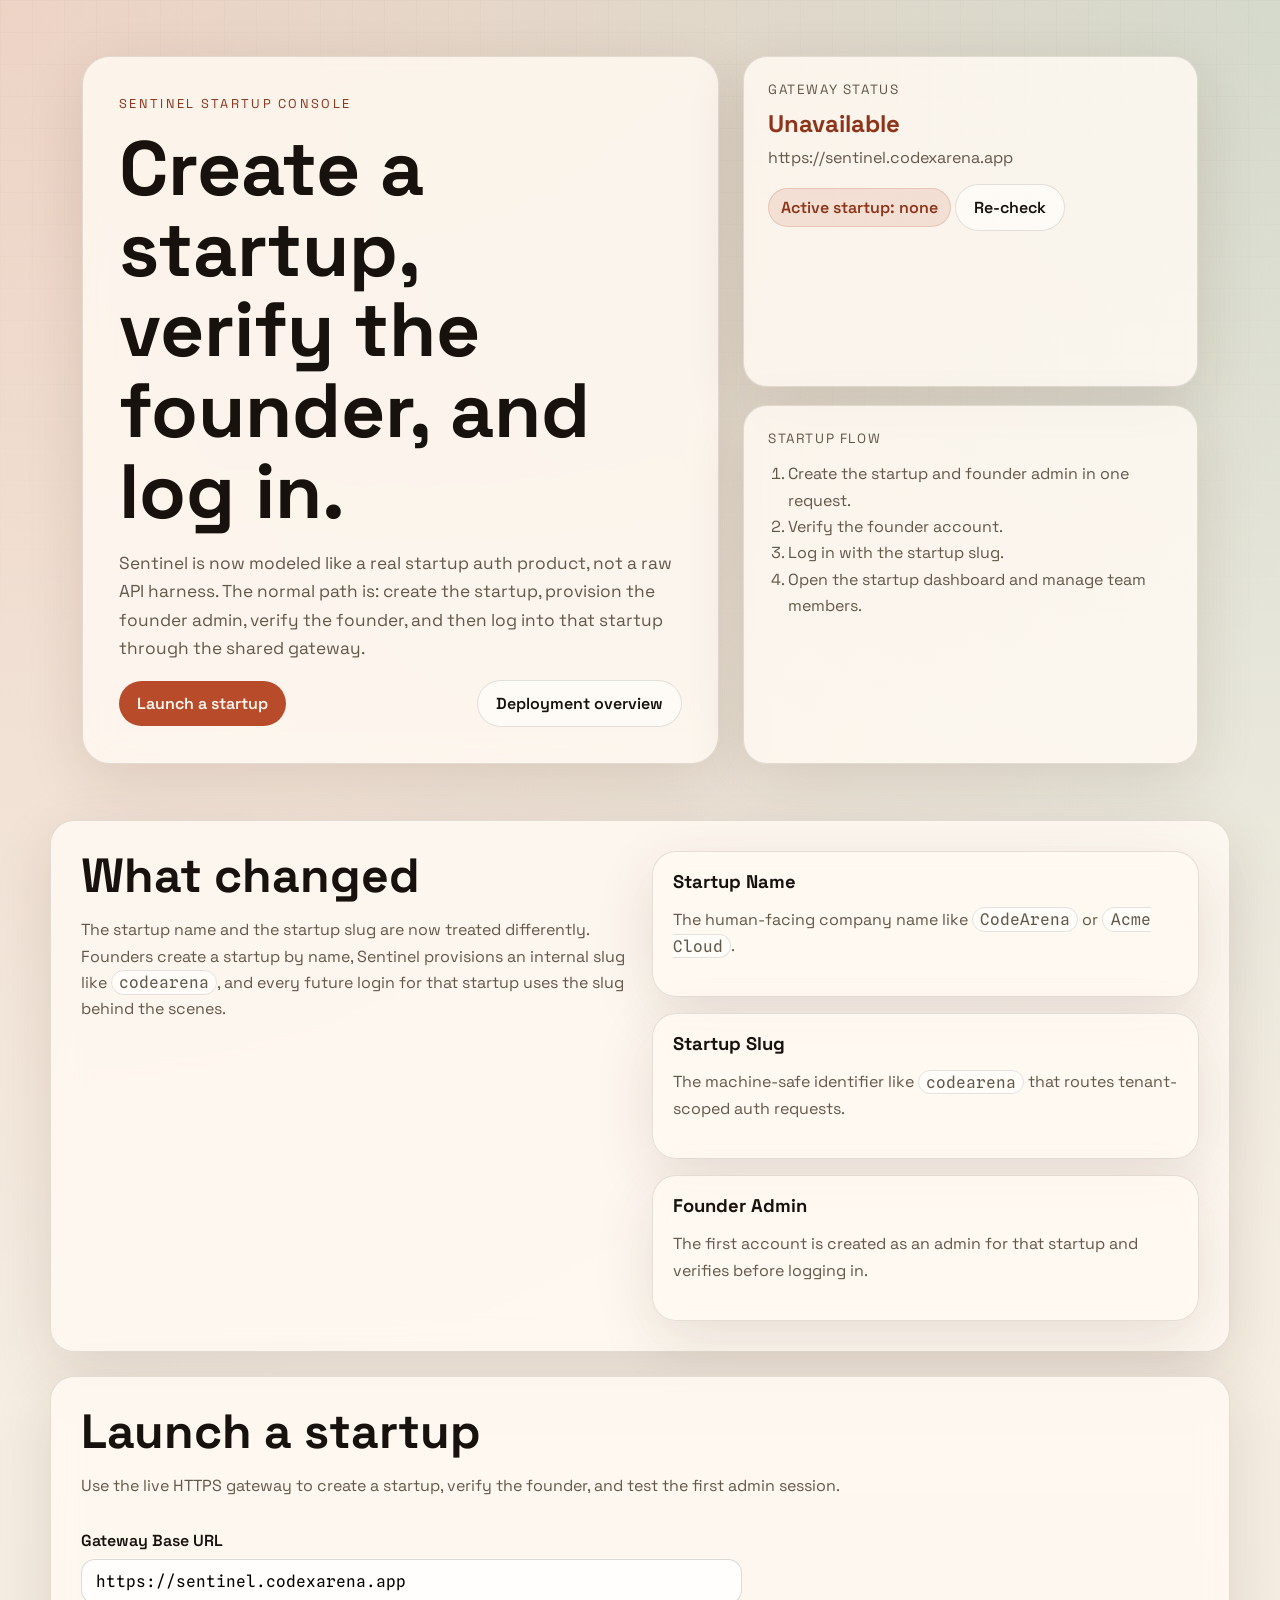
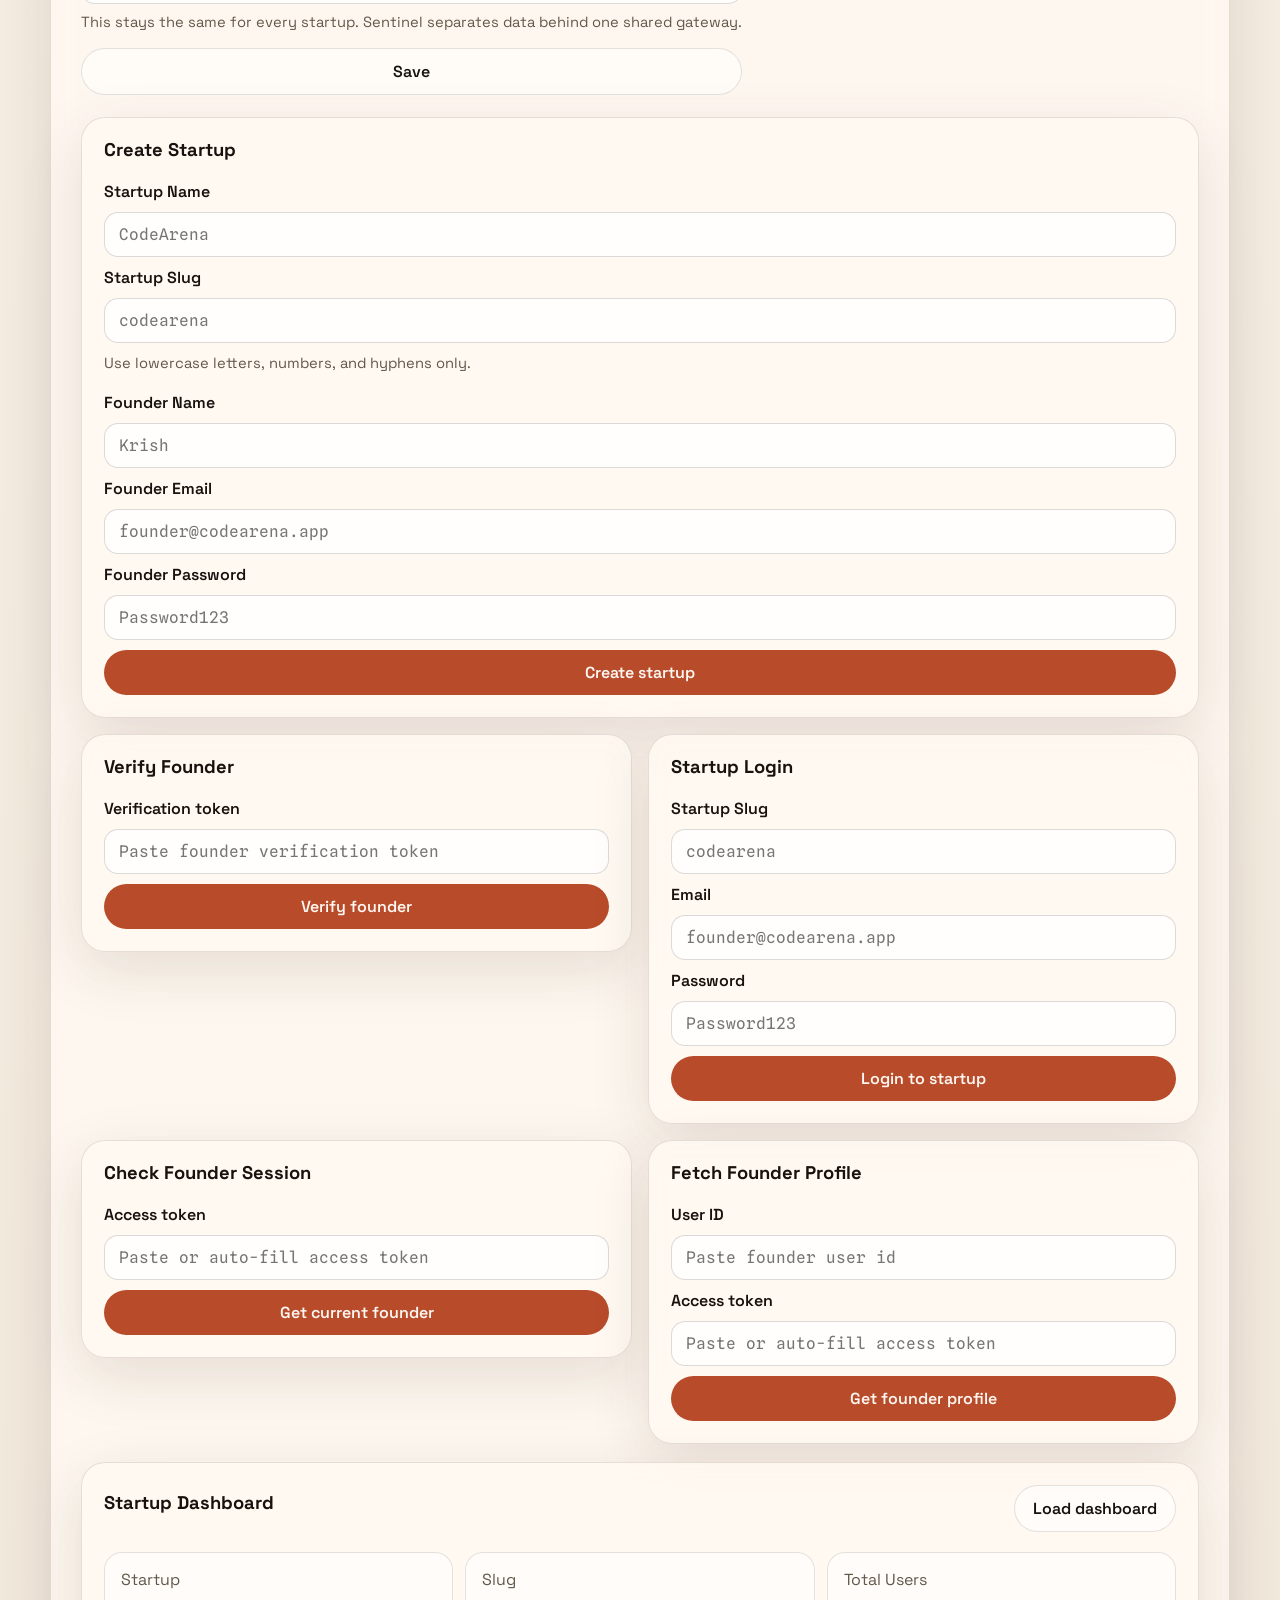
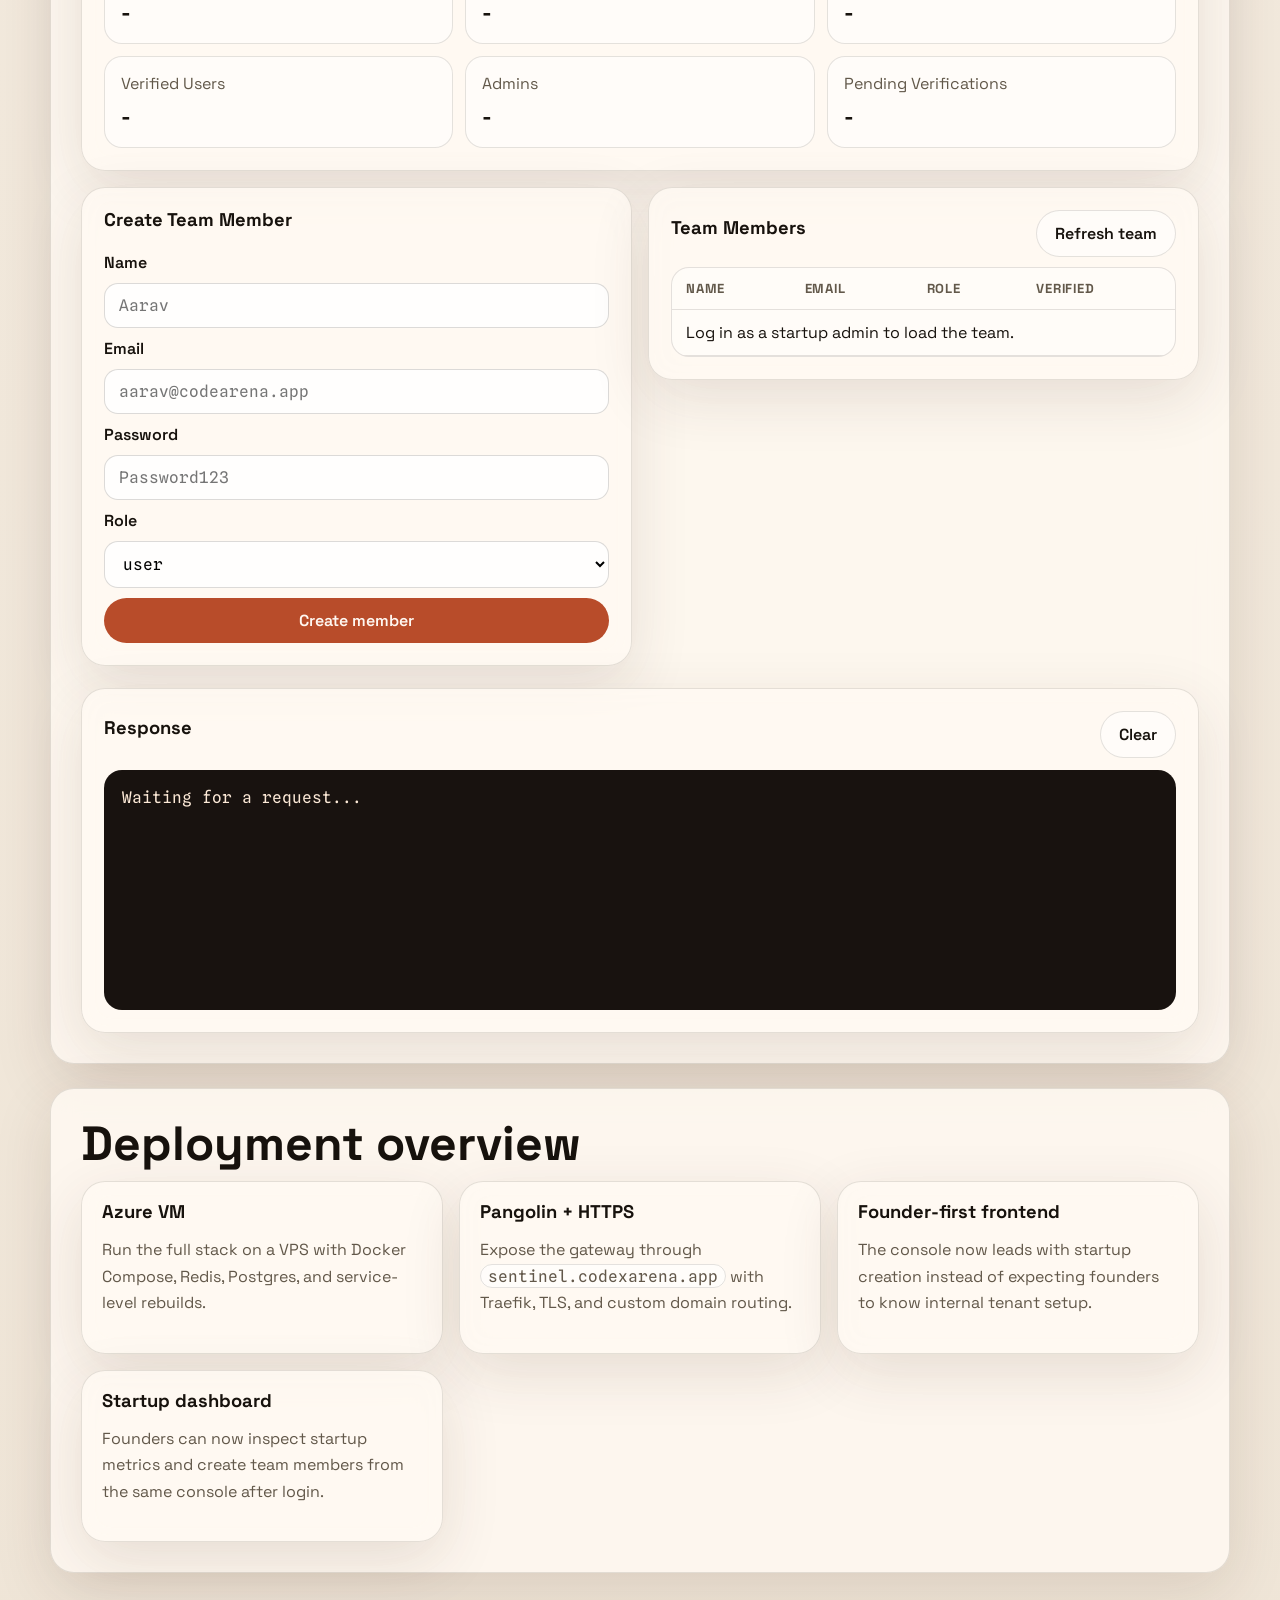
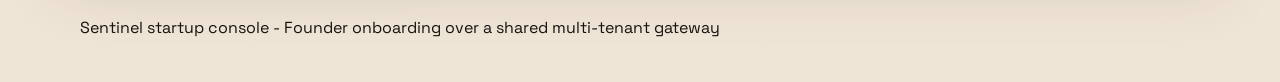
==== commit 5d7e4f18: "Build founder onboarding and startup dashboard flow" ====
--- a/frontend/index.html
+++ b/frontend/index.html
@@ -43,7 +43,7 @@
             <li>Create the startup and founder admin in one request.</li>
             <li>Verify the founder account.</li>
             <li>Log in with the startup slug.</li>
-            <li>Check the active founder session and tenant-scoped profile.</li>
+            <li>Open the startup dashboard and manage team members.</li>
           </ol>
         </div>
       </div>
@@ -143,6 +143,81 @@
           </form>
         </div>
 
+        <div class="forms forms--dashboard">
+          <div class="form-card form-card--wide">
+            <div class="response__header">
+              <h3>Startup Dashboard</h3>
+              <button class="button subtle" id="loadDashboard" type="button">Load dashboard</button>
+            </div>
+            <div class="metric-grid" id="dashboardMetrics">
+              <div class="metric-card">
+                <span>Startup</span>
+                <strong id="metricStartup">-</strong>
+              </div>
+              <div class="metric-card">
+                <span>Slug</span>
+                <strong id="metricSlug">-</strong>
+              </div>
+              <div class="metric-card">
+                <span>Total Users</span>
+                <strong id="metricUsers">-</strong>
+              </div>
+              <div class="metric-card">
+                <span>Verified Users</span>
+                <strong id="metricVerified">-</strong>
+              </div>
+              <div class="metric-card">
+                <span>Admins</span>
+                <strong id="metricAdmins">-</strong>
+              </div>
+              <div class="metric-card">
+                <span>Pending Verifications</span>
+                <strong id="metricPending">-</strong>
+              </div>
+            </div>
+          </div>
+
+          <form class="form-card" id="memberForm">
+            <h3>Create Team Member</h3>
+            <label>Name</label>
+            <input name="name" type="text" placeholder="Aarav" required />
+            <label>Email</label>
+            <input name="email" type="email" placeholder="aarav@codearena.app" required />
+            <label>Password</label>
+            <input name="password" type="password" placeholder="Password123" required />
+            <label>Role</label>
+            <select name="role">
+              <option value="user">user</option>
+              <option value="admin">admin</option>
+            </select>
+            <button class="button primary" type="submit">Create member</button>
+          </form>
+
+          <div class="form-card">
+            <div class="response__header">
+              <h3>Team Members</h3>
+              <button class="button subtle" id="loadTeam" type="button">Refresh team</button>
+            </div>
+            <div class="table-shell">
+              <table class="data-table">
+                <thead>
+                  <tr>
+                    <th>Name</th>
+                    <th>Email</th>
+                    <th>Role</th>
+                    <th>Verified</th>
+                  </tr>
+                </thead>
+                <tbody id="teamTableBody">
+                  <tr>
+                    <td colspan="4">Log in as a startup admin to load the team.</td>
+                  </tr>
+                </tbody>
+              </table>
+            </div>
+          </div>
+        </div>
+
         <div class="response">
           <div class="response__header">
             <h3>Response</h3>
@@ -167,6 +242,10 @@
             <h3>Founder-first frontend</h3>
             <p>The console now leads with startup creation instead of expecting founders to know internal tenant setup.</p>
           </div>
+          <div class="card">
+            <h3>Startup dashboard</h3>
+            <p>Founders can now inspect startup metrics and create team members from the same console after login.</p>
+          </div>
         </div>
       </section>
     </main>
--- a/frontend/styles.css
+++ b/frontend/styles.css
@@ -113,7 +113,10 @@
 input,
 button,
 a,
-code {
+code,
+select,
+th,
+td {
   font-size: 1rem;
 }
 
@@ -308,7 +311,21 @@
   background: rgba(255, 255, 255, 0.8);
 }
 
+select {
+  width: 100%;
+  border: 1px solid rgba(23, 18, 13, 0.15);
+  border-radius: 14px;
+  padding: 12px 14px;
+  font-family: "Spline Sans Mono", monospace;
+  background: rgba(255, 255, 255, 0.8);
+}
+
 input:focus {
+  outline: 2px solid rgba(184, 76, 42, 0.18);
+  border-color: var(--accent);
+}
+
+select:focus {
   outline: 2px solid rgba(184, 76, 42, 0.18);
   border-color: var(--accent);
 }
@@ -319,6 +336,10 @@
   align-items: start;
 }
 
+.forms--dashboard {
+  margin-top: 18px;
+}
+
 .form-card {
   padding: 22px;
   display: grid;
@@ -327,6 +348,56 @@
 
 .form-card--wide {
   grid-column: span 2;
+}
+
+.metric-grid {
+  display: grid;
+  grid-template-columns: repeat(3, minmax(0, 1fr));
+  gap: 12px;
+  margin-top: 10px;
+}
+
+.metric-card {
+  border: 1px solid var(--line);
+  border-radius: 18px;
+  padding: 16px;
+  background: rgba(255, 255, 255, 0.55);
+}
+
+.metric-card span {
+  display: block;
+  color: var(--muted);
+  margin-bottom: 8px;
+}
+
+.metric-card strong {
+  font-size: 1.4rem;
+}
+
+.table-shell {
+  overflow: auto;
+  border: 1px solid var(--line);
+  border-radius: 18px;
+  background: rgba(255, 255, 255, 0.45);
+}
+
+.data-table {
+  width: 100%;
+  border-collapse: collapse;
+}
+
+.data-table th,
+.data-table td {
+  text-align: left;
+  padding: 12px 14px;
+  border-bottom: 1px solid var(--line);
+}
+
+.data-table th {
+  color: var(--muted);
+  text-transform: uppercase;
+  letter-spacing: 0.06em;
+  font-size: 0.82rem;
 }
 
 .response {
@@ -382,6 +453,10 @@
     grid-template-columns: 1fr;
   }
 
+  .metric-grid {
+    grid-template-columns: 1fr;
+  }
+
   .hero {
     padding: 12px 0 0;
   }
@@ -392,6 +467,10 @@
     padding: 24px;
   }
 
+  .form-card--wide {
+    grid-column: auto;
+  }
+
   h1 {
     max-width: 100%;
   }
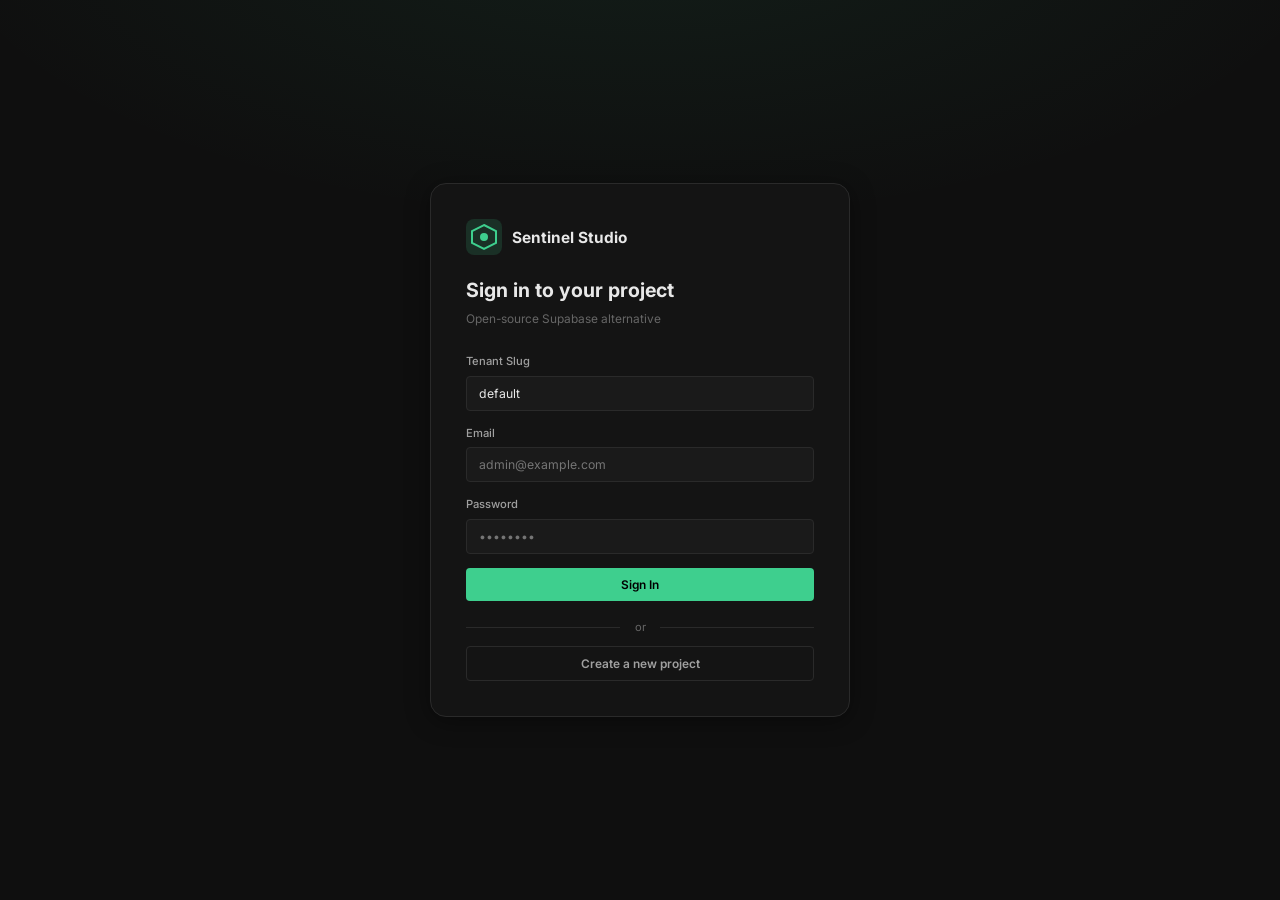
==== commit 4ff150b1: "feat: mini-supabase-data-service , studio rebuild , JS SDK" ====
--- a/frontend/index.html
+++ b/frontend/index.html
@@ -1,260 +1,407 @@
-<!doctype html>
+<!DOCTYPE html>
 <html lang="en">
-  <head>
-    <meta charset="UTF-8" />
-    <meta name="viewport" content="width=device-width, initial-scale=1.0" />
-    <title>Sentinel Startup Console</title>
-    <link rel="icon" href="data:," />
-    <link rel="preconnect" href="https://fonts.googleapis.com" />
-    <link rel="preconnect" href="https://fonts.gstatic.com" crossorigin />
-    <link
-      href="https://fonts.googleapis.com/css2?family=Space+Grotesk:wght@400;500;600;700&family=Spline+Sans+Mono:wght@400;600&display=swap"
-      rel="stylesheet"
-    />
-    <link rel="stylesheet" href="./styles.css" />
-  </head>
-  <body>
-    <div class="bg-grid" aria-hidden="true"></div>
-    <header class="hero">
-      <div class="hero__content">
-        <p class="eyebrow">Sentinel Startup Console</p>
-        <h1>Create a startup, verify the founder, and log in.</h1>
-        <p class="lede">
-          Sentinel is now modeled like a real startup auth product, not a raw API harness. The
-          normal path is: create the startup, provision the founder admin, verify the founder, and
-          then log into that startup through the shared gateway.
-        </p>
-        <div class="hero__actions">
-          <a class="button primary" href="#launch">Launch a startup</a>
-          <a class="button ghost" href="#deploy">Deployment overview</a>
-        </div>
+<head>
+  <meta charset="UTF-8" />
+  <meta name="viewport" content="width=device-width, initial-scale=1.0" />
+  <title>Sentinel Studio</title>
+  <meta name="description" content="Sentinel Studio — open-source mini Supabase. Manage your database, auth users, and API from one beautiful dashboard." />
+  <link rel="preconnect" href="https://fonts.googleapis.com" />
+  <link rel="preconnect" href="https://fonts.gstatic.com" crossorigin />
+  <link href="https://fonts.googleapis.com/css2?family=Inter:wght@400;500;600;700&family=JetBrains+Mono:wght@400;500&display=swap" rel="stylesheet" />
+  <link rel="stylesheet" href="./styles.css" />
+</head>
+<body>
+  <!-- ── Login Screen ──────────────────────────────────────────────── -->
+  <div id="loginScreen" class="login-screen">
+    <div class="login-card">
+      <div class="login-logo">
+        <svg width="36" height="36" viewBox="0 0 36 36" fill="none">
+          <rect width="36" height="36" rx="8" fill="#3ECF8E" fill-opacity="0.15"/>
+          <path d="M18 6L30 12V24L18 30L6 24V12L18 6Z" stroke="#3ECF8E" stroke-width="2" fill="none"/>
+          <circle cx="18" cy="18" r="4" fill="#3ECF8E"/>
+        </svg>
+        <span>Sentinel Studio</span>
       </div>
-      <div class="hero__panel">
-        <div class="panel">
-          <div class="panel__title">Gateway Status</div>
-          <div class="panel__value" id="statusText">Checking...</div>
-          <div class="panel__muted" id="statusUrl">Base URL not set</div>
-          <div class="panel__chip" id="tenantPill">Active startup: none</div>
-          <button class="button subtle" id="checkHealth">Re-check</button>
-        </div>
-        <div class="panel">
-          <div class="panel__title">Startup Flow</div>
-          <ol class="panel__list panel__list--ordered">
-            <li>Create the startup and founder admin in one request.</li>
-            <li>Verify the founder account.</li>
-            <li>Log in with the startup slug.</li>
-            <li>Open the startup dashboard and manage team members.</li>
-          </ol>
-        </div>
+      <h1>Sign in to your project</h1>
+      <p class="login-sub">Open-source Supabase alternative</p>
+
+      <form id="loginForm">
+        <div class="field">
+          <label for="loginTenant">Tenant Slug</label>
+          <input id="loginTenant" type="text" placeholder="default" value="default" required />
+        </div>
+        <div class="field">
+          <label for="loginEmail">Email</label>
+          <input id="loginEmail" type="email" placeholder="admin@example.com" required autocomplete="email" />
+        </div>
+        <div class="field">
+          <label for="loginPassword">Password</label>
+          <input id="loginPassword" type="password" placeholder="••••••••" required autocomplete="current-password" />
+        </div>
+        <button type="submit" class="btn btn-primary btn-full" id="loginBtn">
+          <span>Sign In</span>
+          <svg class="btn-spinner hidden" width="16" height="16" viewBox="0 0 24 24"><circle cx="12" cy="12" r="10" stroke="currentColor" stroke-width="3" fill="none" stroke-dasharray="40" stroke-dashoffset="10"/></svg>
+        </button>
+        <p id="loginError" class="error-msg hidden"></p>
+      </form>
+
+      <div class="login-divider">or</div>
+      <button class="btn btn-ghost btn-full" id="showSignupBtn">Create a new project</button>
+    </div>
+
+    <!-- Signup panel -->
+    <div class="login-card hidden" id="signupCard">
+      <div class="login-logo">
+        <svg width="36" height="36" viewBox="0 0 36 36" fill="none">
+          <rect width="36" height="36" rx="8" fill="#3ECF8E" fill-opacity="0.15"/>
+          <path d="M18 6L30 12V24L18 30L6 24V12L18 6Z" stroke="#3ECF8E" stroke-width="2" fill="none"/>
+          <circle cx="18" cy="18" r="4" fill="#3ECF8E"/>
+        </svg>
+        <span>Sentinel Studio</span>
       </div>
-    </header>
-
-    <main>
-      <section class="section">
-        <div class="section__grid">
+      <h1>Create a project</h1>
+      <form id="signupForm">
+        <div class="field">
+          <label>Project Name</label>
+          <input id="startupName" type="text" placeholder="Acme Corp" required />
+        </div>
+        <div class="field">
+          <label>Project Slug</label>
+          <input id="startupSlug" type="text" placeholder="acme" required />
+          <small>Lowercase letters, numbers, hyphens only</small>
+        </div>
+        <div class="field">
+          <label>Your Name</label>
+          <input id="founderName" type="text" placeholder="Jane Smith" required />
+        </div>
+        <div class="field">
+          <label>Email</label>
+          <input id="founderEmail" type="email" placeholder="jane@acme.com" required />
+        </div>
+        <div class="field">
+          <label>Password</label>
+          <input id="founderPassword" type="password" placeholder="••••••••" required />
+        </div>
+        <button type="submit" class="btn btn-primary btn-full">Create Project</button>
+        <p id="signupError" class="error-msg hidden"></p>
+        <p id="signupSuccess" class="success-msg hidden"></p>
+      </form>
+      <button class="btn btn-ghost btn-full" id="showLoginBtn" style="margin-top:0.75rem">Back to sign in</button>
+    </div>
+  </div>
+
+  <!-- ── Studio App ────────────────────────────────────────────────── -->
+  <div id="studioApp" class="studio hidden">
+
+    <!-- Sidebar -->
+    <aside class="sidebar">
+      <div class="sidebar-header">
+        <div class="project-badge">
+          <svg width="22" height="22" viewBox="0 0 36 36" fill="none">
+            <rect width="36" height="36" rx="8" fill="#3ECF8E" fill-opacity="0.15"/>
+            <path d="M18 6L30 12V24L18 30L6 24V12L18 6Z" stroke="#3ECF8E" stroke-width="1.5" fill="none"/>
+            <circle cx="18" cy="18" r="4" fill="#3ECF8E"/>
+          </svg>
           <div>
-            <h2>What changed</h2>
-            <p>
-              The startup name and the startup slug are now treated differently. Founders create a
-              startup by name, Sentinel provisions an internal slug like <code>codearena</code>,
-              and every future login for that startup uses the slug behind the scenes.
-            </p>
-          </div>
-          <div class="card-stack">
-            <div class="card">
-              <h3>Startup Name</h3>
-              <p>The human-facing company name like <code>CodeArena</code> or <code>Acme Cloud</code>.</p>
-            </div>
-            <div class="card">
-              <h3>Startup Slug</h3>
-              <p>The machine-safe identifier like <code>codearena</code> that routes tenant-scoped auth requests.</p>
-            </div>
-            <div class="card">
-              <h3>Founder Admin</h3>
-              <p>The first account is created as an admin for that startup and verifies before logging in.</p>
-            </div>
-          </div>
-        </div>
-      </section>
-
-      <section id="launch" class="section">
-        <div class="section__header">
+            <div class="project-name" id="sideProjectName">—</div>
+            <div class="project-slug" id="sideProjectSlug">—</div>
+          </div>
+        </div>
+      </div>
+
+      <nav class="sidebar-nav">
+        <div class="nav-section-label">Project</div>
+        <button class="nav-item active" data-view="overview" id="nav-overview">
+          <svg width="16" height="16" viewBox="0 0 24 24" fill="none" stroke="currentColor" stroke-width="2"><rect x="3" y="3" width="7" height="7" rx="1"/><rect x="14" y="3" width="7" height="7" rx="1"/><rect x="3" y="14" width="7" height="7" rx="1"/><rect x="14" y="14" width="7" height="7" rx="1"/></svg>
+          Overview
+        </button>
+
+        <div class="nav-section-label">Database</div>
+        <button class="nav-item" data-view="editor" id="nav-editor">
+          <svg width="16" height="16" viewBox="0 0 24 24" fill="none" stroke="currentColor" stroke-width="2"><rect x="3" y="3" width="18" height="18" rx="2"/><line x1="3" y1="9" x2="21" y2="9"/><line x1="9" y1="9" x2="9" y2="21"/></svg>
+          Table Editor
+        </button>
+        <button class="nav-item" data-view="sql" id="nav-sql">
+          <svg width="16" height="16" viewBox="0 0 24 24" fill="none" stroke="currentColor" stroke-width="2"><polyline points="16 18 22 12 16 6"/><polyline points="8 6 2 12 8 18"/></svg>
+          SQL Editor
+        </button>
+
+        <div class="nav-section-label">Auth</div>
+        <button class="nav-item" data-view="users" id="nav-users">
+          <svg width="16" height="16" viewBox="0 0 24 24" fill="none" stroke="currentColor" stroke-width="2"><path d="M17 21v-2a4 4 0 0 0-4-4H5a4 4 0 0 0-4 4v2"/><circle cx="9" cy="7" r="4"/><path d="M23 21v-2a4 4 0 0 0-3-3.87"/><path d="M16 3.13a4 4 0 0 1 0 7.75"/></svg>
+          Users
+        </button>
+        <button class="nav-item" data-view="logs" id="nav-logs">
+          <svg width="16" height="16" viewBox="0 0 24 24" fill="none" stroke="currentColor" stroke-width="2"><path d="M14 2H6a2 2 0 0 0-2 2v16a2 2 0 0 0 2 2h12a2 2 0 0 0 2-2V8z"/><polyline points="14 2 14 8 20 8"/><line x1="16" y1="13" x2="8" y2="13"/><line x1="16" y1="17" x2="8" y2="17"/></svg>
+          Audit Logs
+        </button>
+
+        <div class="nav-section-label">API</div>
+        <button class="nav-item" data-view="apidocs" id="nav-apidocs">
+          <svg width="16" height="16" viewBox="0 0 24 24" fill="none" stroke="currentColor" stroke-width="2"><circle cx="12" cy="12" r="10"/><line x1="2" y1="12" x2="22" y2="12"/><path d="M12 2a15.3 15.3 0 0 1 4 10 15.3 15.3 0 0 1-4 10 15.3 15.3 0 0 1-4-10 15.3 15.3 0 0 1 4-10z"/></svg>
+          API Docs
+        </button>
+
+        <div class="nav-section-label">Settings</div>
+        <button class="nav-item" data-view="settings" id="nav-settings">
+          <svg width="16" height="16" viewBox="0 0 24 24" fill="none" stroke="currentColor" stroke-width="2"><circle cx="12" cy="12" r="3"/><path d="M19.07 4.93a10 10 0 0 1 0 14.14M4.93 4.93a10 10 0 0 0 0 14.14"/><path d="M12 1v3M12 20v3M4.22 4.22l2.12 2.12M17.66 17.66l2.12 2.12M1 12h3M20 12h3M4.22 19.78l2.12-2.12M17.66 6.34l2.12-2.12"/></svg>
+          Settings
+        </button>
+      </nav>
+
+      <div class="sidebar-footer">
+        <button class="nav-item signout" id="signOutBtn">
+          <svg width="16" height="16" viewBox="0 0 24 24" fill="none" stroke="currentColor" stroke-width="2"><path d="M9 21H5a2 2 0 0 1-2-2V5a2 2 0 0 1 2-2h4"/><polyline points="16 17 21 12 16 7"/><line x1="21" y1="12" x2="9" y2="12"/></svg>
+          Sign Out
+        </button>
+      </div>
+    </aside>
+
+    <!-- Main content area -->
+    <main class="main-content">
+
+      <!-- ── Overview ── -->
+      <section class="view active" id="view-overview">
+        <div class="view-header">
+          <h2>Project Overview</h2>
+          <button class="btn btn-sm btn-ghost" id="refreshMetricsBtn">↻ Refresh</button>
+        </div>
+        <div class="metric-grid" id="metricGrid">
+          <div class="metric-card"><div class="metric-label">Total Users</div><div class="metric-value" id="m-totalUsers">—</div></div>
+          <div class="metric-card"><div class="metric-label">Verified Users</div><div class="metric-value" id="m-verified">—</div></div>
+          <div class="metric-card"><div class="metric-label">Active Sessions</div><div class="metric-value" id="m-sessions">—</div></div>
+          <div class="metric-card"><div class="metric-label">Failed Logins (24h)</div><div class="metric-value danger" id="m-failedLogins">—</div></div>
+          <div class="metric-card"><div class="metric-label">Admins</div><div class="metric-value accent" id="m-admins">—</div></div>
+          <div class="metric-card"><div class="metric-label">Pending Verifications</div><div class="metric-value" id="m-pending">—</div></div>
+        </div>
+
+        <div class="section-grid">
           <div>
-            <h2>Launch a startup</h2>
-            <p>Use the live HTTPS gateway to create a startup, verify the founder, and test the first admin session.</p>
-          </div>
-          <div class="base-url">
-            <label for="baseUrl">Gateway Base URL</label>
-            <input id="baseUrl" type="url" placeholder="https://sentinel.codexarena.app" />
-            <p class="input-help">This stays the same for every startup. Sentinel separates data behind one shared gateway.</p>
-            <button class="button subtle" id="saveBaseUrl">Save</button>
-          </div>
-        </div>
-
-        <div class="forms">
-          <form class="form-card form-card--wide" id="startupForm">
-            <h3>Create Startup</h3>
-            <label>Startup Name</label>
-            <input name="startup_name" type="text" placeholder="CodeArena" required />
-            <label>Startup Slug</label>
-            <input name="startup_slug" type="text" placeholder="codearena" required />
-            <p class="input-help">Use lowercase letters, numbers, and hyphens only.</p>
-            <label>Founder Name</label>
-            <input name="founder_name" type="text" placeholder="Krish" required />
-            <label>Founder Email</label>
-            <input name="founder_email" type="email" placeholder="founder@codearena.app" required />
-            <label>Founder Password</label>
-            <input name="founder_password" type="password" placeholder="Password123" required />
-            <button class="button primary" type="submit">Create startup</button>
-          </form>
-
-          <form class="form-card" id="verifyForm">
-            <h3>Verify Founder</h3>
-            <label>Verification token</label>
-            <input name="token" type="text" placeholder="Paste founder verification token" required />
-            <button class="button primary" type="submit">Verify founder</button>
-          </form>
-
-          <form class="form-card" id="loginForm">
-            <h3>Startup Login</h3>
-            <label>Startup Slug</label>
-            <input name="tenant_slug" type="text" placeholder="codearena" required />
-            <label>Email</label>
-            <input name="email" type="email" placeholder="founder@codearena.app" required />
-            <label>Password</label>
-            <input name="password" type="password" placeholder="Password123" required />
-            <button class="button primary" type="submit">Login to startup</button>
-          </form>
-
-          <form class="form-card" id="sessionForm">
-            <h3>Check Founder Session</h3>
-            <label>Access token</label>
-            <input name="token" type="text" placeholder="Paste or auto-fill access token" required />
-            <button class="button primary" type="submit">Get current founder</button>
-          </form>
-
-          <form class="form-card" id="profileForm">
-            <h3>Fetch Founder Profile</h3>
-            <label>User ID</label>
-            <input name="userId" type="text" placeholder="Paste founder user id" required />
-            <label>Access token</label>
-            <input name="token" type="text" placeholder="Paste or auto-fill access token" required />
-            <button class="button primary" type="submit">Get founder profile</button>
-          </form>
-        </div>
-
-        <div class="forms forms--dashboard">
-          <div class="form-card form-card--wide">
-            <div class="response__header">
-              <h3>Startup Dashboard</h3>
-              <button class="button subtle" id="loadDashboard" type="button">Load dashboard</button>
-            </div>
-            <div class="metric-grid" id="dashboardMetrics">
-              <div class="metric-card">
-                <span>Startup</span>
-                <strong id="metricStartup">-</strong>
-              </div>
-              <div class="metric-card">
-                <span>Slug</span>
-                <strong id="metricSlug">-</strong>
-              </div>
-              <div class="metric-card">
-                <span>Total Users</span>
-                <strong id="metricUsers">-</strong>
-              </div>
-              <div class="metric-card">
-                <span>Verified Users</span>
-                <strong id="metricVerified">-</strong>
-              </div>
-              <div class="metric-card">
-                <span>Admins</span>
-                <strong id="metricAdmins">-</strong>
-              </div>
-              <div class="metric-card">
-                <span>Pending Verifications</span>
-                <strong id="metricPending">-</strong>
-              </div>
-            </div>
-          </div>
-
-          <form class="form-card" id="memberForm">
-            <h3>Create Team Member</h3>
-            <label>Name</label>
-            <input name="name" type="text" placeholder="Aarav" required />
-            <label>Email</label>
-            <input name="email" type="email" placeholder="aarav@codearena.app" required />
-            <label>Password</label>
-            <input name="password" type="password" placeholder="Password123" required />
-            <label>Role</label>
-            <select name="role">
-              <option value="user">user</option>
-              <option value="admin">admin</option>
+            <h3 class="section-title">Recent Users</h3>
+            <div class="table-wrap">
+              <table class="data-table" id="recentUsersTable">
+                <thead><tr><th>Email</th><th>Role</th><th>Verified</th><th>Joined</th></tr></thead>
+                <tbody id="recentUsersTbody"><tr><td colspan="4" class="empty">Loading…</td></tr></tbody>
+              </table>
+            </div>
+          </div>
+          <div>
+            <h3 class="section-title">Recent Auth Events</h3>
+            <div class="table-wrap">
+              <table class="data-table" id="recentAuditTable">
+                <thead><tr><th>Event</th><th>Status</th><th>Email</th><th>Time</th></tr></thead>
+                <tbody id="recentAuditTbody"><tr><td colspan="4" class="empty">Loading…</td></tr></tbody>
+              </table>
+            </div>
+          </div>
+        </div>
+      </section>
+
+      <!-- ── Table Editor ── -->
+      <section class="view" id="view-editor">
+        <div class="view-header">
+          <h2>Table Editor</h2>
+          <div class="header-controls">
+            <select id="tableSelect" class="select-input">
+              <option value="">Select a table…</option>
             </select>
-            <button class="button primary" type="submit">Create member</button>
-          </form>
-
-          <div class="form-card">
-            <div class="response__header">
-              <h3>Team Members</h3>
-              <button class="button subtle" id="loadTeam" type="button">Refresh team</button>
-            </div>
-            <div class="table-shell">
-              <table class="data-table">
-                <thead>
-                  <tr>
-                    <th>Name</th>
-                    <th>Email</th>
-                    <th>Role</th>
-                    <th>Verified</th>
-                  </tr>
-                </thead>
-                <tbody id="teamTableBody">
-                  <tr>
-                    <td colspan="4">Log in as a startup admin to load the team.</td>
-                  </tr>
-                </tbody>
-              </table>
-            </div>
-          </div>
-        </div>
-
-        <div class="response">
-          <div class="response__header">
-            <h3>Response</h3>
-            <button class="button ghost" id="clearOutput">Clear</button>
-          </div>
-          <pre id="output">Waiting for a request...</pre>
-        </div>
-      </section>
-
-      <section id="deploy" class="section">
-        <h2>Deployment overview</h2>
-        <div class="deploy-grid">
-          <div class="card">
-            <h3>Azure VM</h3>
-            <p>Run the full stack on a VPS with Docker Compose, Redis, Postgres, and service-level rebuilds.</p>
-          </div>
-          <div class="card">
-            <h3>Pangolin + HTTPS</h3>
-            <p>Expose the gateway through <code>sentinel.codexarena.app</code> with Traefik, TLS, and custom domain routing.</p>
-          </div>
-          <div class="card">
-            <h3>Founder-first frontend</h3>
-            <p>The console now leads with startup creation instead of expecting founders to know internal tenant setup.</p>
-          </div>
-          <div class="card">
-            <h3>Startup dashboard</h3>
-            <p>Founders can now inspect startup metrics and create team members from the same console after login.</p>
-          </div>
-        </div>
-      </section>
+            <button class="btn btn-sm btn-primary" id="insertRowBtn">+ Insert Row</button>
+          </div>
+        </div>
+        <div class="table-wrap" id="tableEditorWrap">
+          <div class="empty-state">
+            <svg width="48" height="48" viewBox="0 0 24 24" fill="none" stroke="#333" stroke-width="1.5"><rect x="3" y="3" width="18" height="18" rx="2"/><line x1="3" y1="9" x2="21" y2="9"/><line x1="9" y1="9" x2="9" y2="21"/></svg>
+            <p>Select a table to view its rows</p>
+          </div>
+        </div>
+        <!-- Insert Row Modal -->
+        <div class="modal-overlay hidden" id="insertModal">
+          <div class="modal">
+            <div class="modal-header">
+              <h3>Insert Row</h3>
+              <button class="modal-close" id="closeInsertModal">✕</button>
+            </div>
+            <div id="insertFields"></div>
+            <div class="modal-footer">
+              <button class="btn btn-ghost" id="cancelInsertBtn">Cancel</button>
+              <button class="btn btn-primary" id="confirmInsertBtn">Insert</button>
+            </div>
+            <p id="insertError" class="error-msg hidden"></p>
+          </div>
+        </div>
+      </section>
+
+      <!-- ── SQL Editor ── -->
+      <section class="view" id="view-sql">
+        <div class="view-header">
+          <h2>SQL Editor</h2>
+          <div class="badge-row">
+            <span class="badge badge-info">SELECT only</span>
+            <span class="badge">Tenant-scoped</span>
+          </div>
+        </div>
+        <div class="sql-editor-wrap">
+          <div class="sql-toolbar">
+            <span class="mono" style="color:#555;font-size:0.8rem">SQL</span>
+            <button class="btn btn-sm btn-primary" id="runSqlBtn">▶ Run</button>
+          </div>
+          <textarea id="sqlInput" class="sql-textarea" spellcheck="false" placeholder="SELECT * FROM profiles LIMIT 10;"
+>SELECT * FROM profiles LIMIT 10;</textarea>
+        </div>
+        <div id="sqlResults" class="sql-results">
+          <p class="empty-state-inline">Run a query to see results</p>
+        </div>
+      </section>
+
+      <!-- ── Users ── -->
+      <section class="view" id="view-users">
+        <div class="view-header">
+          <h2>Auth Users</h2>
+          <div class="header-controls">
+            <input type="text" id="userSearchInput" class="search-input" placeholder="Search by email…" />
+            <button class="btn btn-sm btn-ghost" id="refreshUsersBtn">↻ Refresh</button>
+          </div>
+        </div>
+        <div class="table-wrap">
+          <table class="data-table" id="usersTable">
+            <thead>
+              <tr>
+                <th>Name</th>
+                <th>Email</th>
+                <th>Role</th>
+                <th>Verified</th>
+                <th>Last Login</th>
+                <th>Created</th>
+              </tr>
+            </thead>
+            <tbody id="usersTbody">
+              <tr><td colspan="6" class="empty">Loading users…</td></tr>
+            </tbody>
+          </table>
+        </div>
+      </section>
+
+      <!-- ── Audit Logs ── -->
+      <section class="view" id="view-logs">
+        <div class="view-header">
+          <h2>Audit Logs</h2>
+          <div class="header-controls">
+            <select id="logEventFilter" class="select-input">
+              <option value="">All events</option>
+              <option value="login">login</option>
+              <option value="signup">signup</option>
+              <option value="logout">logout</option>
+              <option value="verify_email">verify_email</option>
+              <option value="forgot_password">forgot_password</option>
+              <option value="reset_password">reset_password</option>
+              <option value="refresh">refresh</option>
+            </select>
+            <select id="logStatusFilter" class="select-input">
+              <option value="">All statuses</option>
+              <option value="success">success</option>
+              <option value="failed">failed</option>
+              <option value="blocked">blocked</option>
+            </select>
+            <button class="btn btn-sm btn-ghost" id="refreshLogsBtn">↻ Refresh</button>
+          </div>
+        </div>
+        <div class="table-wrap">
+          <table class="data-table" id="logsTable">
+            <thead>
+              <tr>
+                <th>Event</th>
+                <th>Status</th>
+                <th>Email</th>
+                <th>IP</th>
+                <th>Details</th>
+                <th>Time</th>
+              </tr>
+            </thead>
+            <tbody id="logsTbody">
+              <tr><td colspan="6" class="empty">Loading logs…</td></tr>
+            </tbody>
+          </table>
+        </div>
+      </section>
+
+      <!-- ── API Docs ── -->
+      <section class="view" id="view-apidocs">
+        <div class="view-header">
+          <h2>API Documentation</h2>
+          <div class="header-controls">
+            <select id="docsTableSelect" class="select-input">
+              <option value="">Select a table…</option>
+            </select>
+          </div>
+        </div>
+        <div id="apiDocsContent">
+          <div class="empty-state">
+            <svg width="48" height="48" viewBox="0 0 24 24" fill="none" stroke="#333" stroke-width="1.5"><circle cx="12" cy="12" r="10"/><line x1="2" y1="12" x2="22" y2="12"/><path d="M12 2a15.3 15.3 0 0 1 4 10 15.3 15.3 0 0 1-4 10 15.3 15.3 0 0 1-4-10 15.3 15.3 0 0 1 4-10z"/></svg>
+            <p>Select a table to view its API reference</p>
+          </div>
+        </div>
+      </section>
+
+      <!-- ── Settings ── -->
+      <section class="view" id="view-settings">
+        <div class="view-header"><h2>Project Settings</h2></div>
+        <div class="settings-grid">
+          <div class="settings-card">
+            <h3>Connection</h3>
+            <div class="setting-row">
+              <span class="setting-label">Gateway URL</span>
+              <code id="settingGateway" class="setting-value">—</code>
+            </div>
+            <div class="setting-row">
+              <span class="setting-label">Data API</span>
+              <code class="setting-value" id="settingDataApi">—</code>
+            </div>
+            <div class="setting-row">
+              <span class="setting-label">Auth API</span>
+              <code class="setting-value" id="settingAuthApi">—</code>
+            </div>
+          </div>
+          <div class="settings-card">
+            <h3>Project</h3>
+            <div class="setting-row">
+              <span class="setting-label">Tenant Slug</span>
+              <code class="setting-value" id="settingSlug">—</code>
+            </div>
+            <div class="setting-row">
+              <span class="setting-label">Your Role</span>
+              <code class="setting-value" id="settingRole">—</code>
+            </div>
+            <div class="setting-row">
+              <span class="setting-label">Email</span>
+              <code class="setting-value" id="settingEmail">—</code>
+            </div>
+          </div>
+          <div class="settings-card">
+            <h3>SDK Quick Start</h3>
+            <pre class="code-block" id="sdkQuickstart">// Install (copy sentinel.js to your project)
+// or use the CDN link
+
+const db = Sentinel.createClient('&lt;GATEWAY_URL&gt;')
+
+// Sign in
+await db.auth.signIn({ email, password })
+
+// Query a table
+const { data } = await db.from('profiles')
+  .select('*')
+  .limit(10)
+  .fetch()</pre>
+          </div>
+        </div>
+      </section>
+
     </main>
-
-    <footer class="footer">
-      <span>Sentinel startup console - Founder onboarding over a shared multi-tenant gateway</span>
-    </footer>
-
-    <script src="./config.js"></script>
-    <script src="./app.js"></script>
-  </body>
+  </div>
+
+  <!-- Toast -->
+  <div id="toastContainer" class="toast-container"></div>
+
+  <script src="./config.js"></script>
+  <script src="./app.js"></script>
+</body>
 </html>
--- a/frontend/styles.css
+++ b/frontend/styles.css
@@ -1,477 +1,645 @@
+/* ── Reset & Base ──────────────────────────────────────────────────── */
+*, *::before, *::after { box-sizing: border-box; margin: 0; padding: 0; }
+
 :root {
-  --bg: #f4efe6;
-  --surface: rgba(255, 250, 242, 0.84);
-  --surface-strong: #fff8ef;
-  --ink: #17120d;
-  --muted: #62584a;
-  --line: rgba(35, 25, 16, 0.12);
-  --accent: #b84c2a;
-  --accent-strong: #8d3419;
-  --accent-soft: #f4c9ad;
-  --success: #1f6d4f;
-  --shadow: 0 18px 60px rgba(66, 36, 17, 0.12);
-}
-
-* {
-  box-sizing: border-box;
-}
-
-html {
-  scroll-behavior: smooth;
-}
-
+  --bg:           #0f0f0f;
+  --bg-2:         #141414;
+  --bg-3:         #1a1a1a;
+  --bg-4:         #222222;
+  --border:       #2a2a2a;
+  --border-light: #333333;
+  --text:         #e8e8e8;
+  --text-2:       #a0a0a0;
+  --text-3:       #666666;
+  --accent:       #3ECF8E;
+  --accent-dim:   rgba(62,207,142,.12);
+  --accent-hover: #2db876;
+  --danger:       #EF4444;
+  --danger-dim:   rgba(239,68,68,.12);
+  --warn:         #F59E0B;
+  --info:         #60A5FA;
+  --sidebar-w:    240px;
+  --radius:       8px;
+  --radius-sm:    4px;
+  --shadow:       0 4px 24px rgba(0,0,0,0.4);
+  --font-mono:    'JetBrains Mono', 'Fira Code', monospace;
+}
+
+html { font-size: 14px; }
 body {
-  margin: 0;
-  font-family: "Space Grotesk", sans-serif;
-  color: var(--ink);
-  background:
-    radial-gradient(circle at top left, rgba(184, 76, 42, 0.18), transparent 28%),
-    radial-gradient(circle at top right, rgba(31, 109, 79, 0.16), transparent 25%),
-    linear-gradient(180deg, #f8f1e7 0%, #efe5d7 100%);
+  background: var(--bg);
+  color: var(--text);
+  font-family: 'Inter', system-ui, -apple-system, sans-serif;
+  line-height: 1.5;
   min-height: 100vh;
 }
 
-.bg-grid {
-  position: fixed;
-  inset: 0;
-  background-image:
-    linear-gradient(rgba(23, 18, 13, 0.04) 1px, transparent 1px),
-    linear-gradient(90deg, rgba(23, 18, 13, 0.04) 1px, transparent 1px);
-  background-size: 32px 32px;
-  mask-image: linear-gradient(180deg, rgba(0, 0, 0, 0.36), transparent 80%);
-  pointer-events: none;
-}
-
-.hero,
-.section,
-.footer {
+/* ── Utilities ─────────────────────────────────────────────────────── */
+.hidden { display: none !important; }
+.mono { font-family: var(--font-mono); }
+
+/* ── Scrollbar ─────────────────────────────────────────────────────── */
+::-webkit-scrollbar { width: 6px; height: 6px; }
+::-webkit-scrollbar-track { background: var(--bg-2); }
+::-webkit-scrollbar-thumb { background: var(--border-light); border-radius: 3px; }
+
+/* ── Login Screen ──────────────────────────────────────────────────── */
+.login-screen {
+  min-height: 100vh;
+  display: flex;
+  align-items: center;
+  justify-content: center;
+  background: radial-gradient(ellipse 80% 50% at 50% -10%, rgba(62,207,142,0.08) 0%, transparent 70%),
+              var(--bg);
+  padding: 2rem;
+}
+
+.login-card {
+  background: var(--bg-2);
+  border: 1px solid var(--border);
+  border-radius: 16px;
+  padding: 2.5rem;
+  width: 100%;
+  max-width: 420px;
+  box-shadow: var(--shadow);
+  animation: slideUp 0.3s ease;
+}
+
+@keyframes slideUp {
+  from { opacity: 0; transform: translateY(16px); }
+  to   { opacity: 1; transform: translateY(0); }
+}
+
+.login-logo {
+  display: flex;
+  align-items: center;
+  gap: 10px;
+  margin-bottom: 1.5rem;
+  font-weight: 700;
+  font-size: 1.1rem;
+  color: var(--text);
+}
+
+.login-card h1 {
+  font-size: 1.4rem;
+  font-weight: 700;
+  margin-bottom: 0.35rem;
+}
+
+.login-sub {
+  color: var(--text-3);
+  font-size: 0.85rem;
+  margin-bottom: 1.75rem;
+}
+
+.login-divider {
+  text-align: center;
+  color: var(--text-3);
+  font-size: 0.8rem;
+  margin: 1.25rem 0 0.75rem;
   position: relative;
-  z-index: 1;
-}
-
-.hero {
-  width: min(1180px, calc(100% - 32px));
-  margin: 24px auto 0;
-  padding: 32px;
-  display: grid;
-  grid-template-columns: 1.4fr 1fr;
-  gap: 24px;
-}
-
-.hero__content,
-.hero__panel,
-.section,
-.footer {
-  animation: rise 0.7s ease both;
-}
-
-.hero__content {
-  background: var(--surface);
-  backdrop-filter: blur(14px);
-  border: 1px solid var(--line);
-  border-radius: 28px;
-  padding: 36px;
-  box-shadow: var(--shadow);
-}
-
-.hero__panel {
-  display: grid;
-  gap: 18px;
-}
-
-.eyebrow {
-  margin: 0 0 14px;
+}
+.login-divider::before,
+.login-divider::after {
+  content: '';
+  position: absolute;
+  top: 50%;
+  width: calc(50% - 20px);
+  height: 1px;
+  background: var(--border);
+}
+.login-divider::before { left: 0; }
+.login-divider::after  { right: 0; }
+
+/* ── Forms ─────────────────────────────────────────────────────────── */
+.field { margin-bottom: 1rem; }
+.field label {
+  display: block;
+  font-size: 0.8rem;
+  font-weight: 500;
+  color: var(--text-2);
+  margin-bottom: 6px;
+}
+.field small { display: block; color: var(--text-3); font-size: 0.75rem; margin-top: 4px; }
+
+input[type="text"],
+input[type="email"],
+input[type="password"],
+input[type="url"],
+select,
+textarea {
+  width: 100%;
+  background: var(--bg-3);
+  border: 1px solid var(--border);
+  border-radius: var(--radius-sm);
+  padding: 9px 12px;
+  color: var(--text);
+  font-family: inherit;
+  font-size: 0.875rem;
+  transition: border-color 0.15s;
+  outline: none;
+}
+input:focus, select:focus, textarea:focus {
+  border-color: var(--accent);
+  box-shadow: 0 0 0 3px var(--accent-dim);
+}
+select { cursor: pointer; }
+
+.search-input { padding: 7px 12px; border-radius: var(--radius-sm); }
+.select-input { min-width: 160px; }
+
+/* ── Buttons ───────────────────────────────────────────────────────── */
+.btn {
+  display: inline-flex;
+  align-items: center;
+  gap: 6px;
+  padding: 9px 16px;
+  border-radius: var(--radius-sm);
+  font-weight: 600;
+  font-size: 0.85rem;
+  cursor: pointer;
+  border: none;
+  transition: all 0.15s;
+  font-family: inherit;
+  white-space: nowrap;
+}
+.btn-primary { background: var(--accent); color: #000; }
+.btn-primary:hover { background: var(--accent-hover); }
+.btn-ghost {
+  background: transparent;
+  color: var(--text-2);
+  border: 1px solid var(--border);
+}
+.btn-ghost:hover { background: var(--bg-3); color: var(--text); }
+.btn-danger { background: var(--danger-dim); color: var(--danger); border: 1px solid rgba(239,68,68,.3); }
+.btn-full { width: 100%; justify-content: center; }
+.btn-sm { padding: 6px 12px; font-size: 0.8rem; }
+.btn-spinner { animation: spin 0.8s linear infinite; }
+@keyframes spin { to { transform: rotate(360deg); } }
+
+/* ── Messages ──────────────────────────────────────────────────────── */
+.error-msg {
+  color: var(--danger);
+  font-size: 0.8rem;
+  margin-top: 0.75rem;
+  padding: 8px 12px;
+  background: var(--danger-dim);
+  border-radius: var(--radius-sm);
+}
+.success-msg {
+  color: var(--accent);
+  font-size: 0.8rem;
+  margin-top: 0.75rem;
+  padding: 8px 12px;
+  background: var(--accent-dim);
+  border-radius: var(--radius-sm);
+}
+
+/* ── Studio Layout ─────────────────────────────────────────────────── */
+.studio {
+  display: flex;
+  height: 100vh;
+  overflow: hidden;
+}
+
+/* ── Sidebar ───────────────────────────────────────────────────────── */
+.sidebar {
+  width: var(--sidebar-w);
+  min-width: var(--sidebar-w);
+  background: var(--bg-2);
+  border-right: 1px solid var(--border);
+  display: flex;
+  flex-direction: column;
+  overflow-y: auto;
+}
+
+.sidebar-header {
+  padding: 1.25rem 1rem;
+  border-bottom: 1px solid var(--border);
+}
+
+.project-badge {
+  display: flex;
+  align-items: center;
+  gap: 10px;
+}
+.project-name {
+  font-weight: 700;
+  font-size: 0.9rem;
+  color: var(--text);
+  white-space: nowrap;
+  overflow: hidden;
+  text-overflow: ellipsis;
+  max-width: 150px;
+}
+.project-slug {
+  font-family: var(--font-mono);
+  font-size: 0.7rem;
+  color: var(--accent);
+}
+
+.sidebar-nav {
+  flex: 1;
+  padding: 1rem 0;
+}
+
+.nav-section-label {
+  padding: 0 1rem;
+  font-size: 0.7rem;
+  font-weight: 600;
+  letter-spacing: 0.08em;
   text-transform: uppercase;
-  letter-spacing: 0.18em;
-  font-size: 0.8rem;
-  color: var(--accent-strong);
-}
-
-h1,
-h2,
-h3 {
-  margin: 0 0 12px;
-  line-height: 1.05;
-}
-
-h1 {
-  font-size: clamp(2.7rem, 6vw, 5.4rem);
-  max-width: 10ch;
-}
-
-h2 {
-  font-size: clamp(2rem, 4vw, 3rem);
-}
-
-h3 {
-  font-size: 1.15rem;
-}
-
-p,
-li,
-label,
-input,
-button,
-a,
-code,
-select,
-th,
-td {
-  font-size: 1rem;
-}
-
-p,
-li {
-  color: var(--muted);
-  line-height: 1.65;
-}
-
-code {
-  font-family: "Spline Sans Mono", monospace;
-  background: rgba(255, 255, 255, 0.62);
-  border: 1px solid var(--line);
-  border-radius: 999px;
-  padding: 0.1rem 0.45rem;
-}
-
-.lede {
-  max-width: 60ch;
-  font-size: 1.08rem;
-}
-
-.hero__actions,
-.response__header,
-.section__header {
-  display: flex;
-  align-items: center;
-  justify-content: space-between;
-  gap: 14px;
-  flex-wrap: wrap;
-}
-
-.button {
-  border: 0;
-  border-radius: 999px;
-  padding: 12px 18px;
-  font-weight: 600;
+  color: var(--text-3);
+  margin-top: 1.25rem;
+  margin-bottom: 0.25rem;
+}
+.nav-section-label:first-child { margin-top: 0; }
+
+.nav-item {
+  display: flex;
+  align-items: center;
+  gap: 10px;
+  padding: 8px 1rem;
+  width: 100%;
+  background: transparent;
+  border: none;
+  border-radius: 0;
+  color: var(--text-2);
+  font-size: 0.85rem;
   font-family: inherit;
   cursor: pointer;
-  transition: transform 0.16s ease, background 0.16s ease, color 0.16s ease;
-  text-decoration: none;
-  display: inline-flex;
-  align-items: center;
-  justify-content: center;
-}
-
-.button:hover {
-  transform: translateY(-1px);
-}
-
-.button.primary {
-  background: var(--accent);
-  color: #fff7f1;
-}
-
-.button.primary:hover {
-  background: var(--accent-strong);
-}
-
-.button.ghost,
-.button.subtle {
-  background: rgba(255, 255, 255, 0.55);
-  color: var(--ink);
-  border: 1px solid var(--line);
-}
-
-.panel,
-.card,
-.form-card,
-.response,
-.section {
-  background: var(--surface);
-  backdrop-filter: blur(14px);
-  border: 1px solid var(--line);
-  border-radius: 24px;
-  box-shadow: var(--shadow);
-}
-
-.panel {
-  padding: 24px;
-}
-
-.panel__title {
-  font-size: 0.84rem;
-  text-transform: uppercase;
-  letter-spacing: 0.12em;
-  color: var(--muted);
-}
-
-.panel__value {
-  margin-top: 10px;
-  font-size: 1.5rem;
+  transition: all 0.15s;
+  text-align: left;
+}
+.nav-item:hover { background: var(--bg-3); color: var(--text); }
+.nav-item.active { background: var(--accent-dim); color: var(--accent); }
+.nav-item.active svg { stroke: var(--accent); }
+.nav-item.signout { color: var(--danger); }
+.nav-item.signout:hover { background: var(--danger-dim); }
+
+.sidebar-footer {
+  padding: 0.75rem 0;
+  border-top: 1px solid var(--border);
+}
+
+/* ── Main Content ──────────────────────────────────────────────────── */
+.main-content {
+  flex: 1;
+  overflow-y: auto;
+  background: var(--bg);
+}
+
+.view {
+  display: none;
+  padding: 2rem;
+  animation: fadeIn 0.2s ease;
+  min-height: 100%;
+}
+.view.active { display: block; }
+
+@keyframes fadeIn {
+  from { opacity: 0; }
+  to   { opacity: 1; }
+}
+
+/* ── View Header ───────────────────────────────────────────────────── */
+.view-header {
+  display: flex;
+  align-items: center;
+  justify-content: space-between;
+  margin-bottom: 1.75rem;
+  flex-wrap: wrap;
+  gap: 1rem;
+}
+.view-header h2 {
+  font-size: 1.25rem;
   font-weight: 700;
 }
-
-.panel__muted {
-  margin: 8px 0 16px;
-  color: var(--muted);
-  word-break: break-word;
-}
-
-.panel__chip {
-  display: inline-flex;
-  align-items: center;
-  justify-content: center;
-  margin-bottom: 16px;
-  padding: 8px 12px;
-  border-radius: 999px;
-  background: rgba(184, 76, 42, 0.12);
-  border: 1px solid rgba(184, 76, 42, 0.18);
-  color: var(--accent-strong);
-  font-weight: 600;
-  width: fit-content;
-}
-
-.panel__list {
-  margin: 14px 0 0;
-  padding-left: 18px;
-}
-
-.panel__list--ordered {
-  padding-left: 20px;
-}
-
-main {
-  width: min(1180px, calc(100% - 32px));
-  margin: 0 auto;
-}
-
-.section {
-  padding: 30px;
-  margin: 24px 0;
-}
-
-.section__grid {
+.header-controls {
+  display: flex;
+  align-items: center;
+  gap: 0.75rem;
+  flex-wrap: wrap;
+}
+
+/* ── Metric Cards ──────────────────────────────────────────────────── */
+.metric-grid {
+  display: grid;
+  grid-template-columns: repeat(auto-fill, minmax(160px, 1fr));
+  gap: 1rem;
+  margin-bottom: 2rem;
+}
+.metric-card {
+  background: var(--bg-2);
+  border: 1px solid var(--border);
+  border-radius: var(--radius);
+  padding: 1.25rem;
+  transition: border-color 0.15s;
+}
+.metric-card:hover { border-color: var(--border-light); }
+.metric-label {
+  font-size: 0.75rem;
+  color: var(--text-3);
+  font-weight: 500;
+  margin-bottom: 0.5rem;
+}
+.metric-value {
+  font-size: 2rem;
+  font-weight: 700;
+  color: var(--text);
+  line-height: 1;
+}
+.metric-value.accent { color: var(--accent); }
+.metric-value.danger { color: var(--danger); }
+
+/* ── Section Grid ──────────────────────────────────────────────────── */
+.section-grid {
   display: grid;
   grid-template-columns: 1fr 1fr;
-  gap: 24px;
-}
-
-.card-stack,
-.deploy-grid,
-.feature-grid,
-.forms {
-  display: grid;
-  gap: 16px;
-}
-
-.card {
-  padding: 20px;
-}
-
-.deploy-grid {
-  grid-template-columns: repeat(3, 1fr);
-}
-
-.feature-grid {
-  grid-template-columns: repeat(3, minmax(0, 1fr));
-  margin-top: 14px;
-}
-
-.pill {
-  padding: 14px 16px;
-  border-radius: 999px;
-  background: rgba(255, 255, 255, 0.58);
-  border: 1px solid var(--line);
-  text-align: center;
+  gap: 1.5rem;
+}
+@media (max-width: 900px) { .section-grid { grid-template-columns: 1fr; } }
+
+.section-title {
+  font-size: 0.85rem;
   font-weight: 600;
-}
-
-.base-url {
-  display: grid;
-  gap: 8px;
-  min-width: min(100%, 360px);
-}
-
-.input-help {
-  margin: -2px 0 6px;
-  font-size: 0.92rem;
-}
-
-label {
-  font-weight: 600;
-}
-
-input {
-  width: 100%;
-  border: 1px solid rgba(23, 18, 13, 0.15);
-  border-radius: 14px;
-  padding: 12px 14px;
-  font-family: "Spline Sans Mono", monospace;
-  background: rgba(255, 255, 255, 0.8);
-}
-
-select {
-  width: 100%;
-  border: 1px solid rgba(23, 18, 13, 0.15);
-  border-radius: 14px;
-  padding: 12px 14px;
-  font-family: "Spline Sans Mono", monospace;
-  background: rgba(255, 255, 255, 0.8);
-}
-
-input:focus {
-  outline: 2px solid rgba(184, 76, 42, 0.18);
-  border-color: var(--accent);
-}
-
-select:focus {
-  outline: 2px solid rgba(184, 76, 42, 0.18);
-  border-color: var(--accent);
-}
-
-.forms {
-  grid-template-columns: repeat(2, minmax(0, 1fr));
-  margin-top: 22px;
-  align-items: start;
-}
-
-.forms--dashboard {
-  margin-top: 18px;
-}
-
-.form-card {
-  padding: 22px;
-  display: grid;
-  gap: 10px;
-}
-
-.form-card--wide {
-  grid-column: span 2;
-}
-
-.metric-grid {
-  display: grid;
-  grid-template-columns: repeat(3, minmax(0, 1fr));
-  gap: 12px;
-  margin-top: 10px;
-}
-
-.metric-card {
-  border: 1px solid var(--line);
-  border-radius: 18px;
-  padding: 16px;
-  background: rgba(255, 255, 255, 0.55);
-}
-
-.metric-card span {
-  display: block;
-  color: var(--muted);
-  margin-bottom: 8px;
-}
-
-.metric-card strong {
-  font-size: 1.4rem;
-}
-
-.table-shell {
-  overflow: auto;
-  border: 1px solid var(--line);
-  border-radius: 18px;
-  background: rgba(255, 255, 255, 0.45);
-}
-
+  color: var(--text-2);
+  margin-bottom: 0.75rem;
+  letter-spacing: 0.02em;
+}
+
+/* ── Data Tables ───────────────────────────────────────────────────── */
+.table-wrap {
+  overflow-x: auto;
+  border: 1px solid var(--border);
+  border-radius: var(--radius);
+  background: var(--bg-2);
+}
 .data-table {
   width: 100%;
   border-collapse: collapse;
-}
-
-.data-table th,
+  font-size: 0.82rem;
+}
+.data-table thead tr {
+  background: var(--bg-3);
+  border-bottom: 1px solid var(--border);
+}
+.data-table th {
+  padding: 10px 14px;
+  text-align: left;
+  font-weight: 600;
+  color: var(--text-2);
+  font-size: 0.75rem;
+  letter-spacing: 0.04em;
+  text-transform: uppercase;
+  white-space: nowrap;
+}
 .data-table td {
-  text-align: left;
-  padding: 12px 14px;
-  border-bottom: 1px solid var(--line);
-}
-
-.data-table th {
-  color: var(--muted);
-  text-transform: uppercase;
-  letter-spacing: 0.06em;
+  padding: 10px 14px;
+  border-bottom: 1px solid var(--border);
+  color: var(--text);
+  max-width: 240px;
+  overflow: hidden;
+  text-overflow: ellipsis;
+  white-space: nowrap;
+}
+.data-table tbody tr:last-child td { border-bottom: none; }
+.data-table tbody tr:hover { background: var(--bg-3); }
+.data-table td.empty { text-align: center; color: var(--text-3); padding: 2rem; }
+.data-table td .delete-row-btn {
+  background: transparent;
+  border: none;
+  color: var(--text-3);
+  cursor: pointer;
+  padding: 4px;
+  border-radius: 4px;
+  font-size: 0.75rem;
+  transition: all 0.15s;
+}
+.data-table td .delete-row-btn:hover { background: var(--danger-dim); color: var(--danger); }
+
+/* ── Badges ────────────────────────────────────────────────────────── */
+.badge {
+  display: inline-flex;
+  align-items: center;
+  padding: 2px 8px;
+  border-radius: 20px;
+  font-size: 0.72rem;
+  font-weight: 600;
+  background: var(--bg-3);
+  color: var(--text-2);
+  border: 1px solid var(--border);
+}
+.badge-success { background: var(--accent-dim); color: var(--accent); border-color: rgba(62,207,142,.3); }
+.badge-danger  { background: var(--danger-dim); color: var(--danger); border-color: rgba(239,68,68,.3); }
+.badge-warn    { background: rgba(245,158,11,.12); color: var(--warn); border-color: rgba(245,158,11,.3); }
+.badge-info    { background: rgba(96,165,250,.12); color: var(--info); border-color: rgba(96,165,250,.3); }
+.badge-row     { display: flex; gap: 0.5rem; align-items: center; }
+
+/* ── SQL Editor ────────────────────────────────────────────────────── */
+.sql-editor-wrap {
+  background: var(--bg-2);
+  border: 1px solid var(--border);
+  border-radius: var(--radius);
+  margin-bottom: 1rem;
+  overflow: hidden;
+}
+.sql-toolbar {
+  display: flex;
+  align-items: center;
+  justify-content: space-between;
+  padding: 0.75rem 1rem;
+  border-bottom: 1px solid var(--border);
+  background: var(--bg-3);
+}
+.sql-textarea {
+  width: 100%;
+  min-height: 160px;
+  padding: 1rem;
+  background: var(--bg-2);
+  border: none;
+  color: var(--text);
+  font-family: var(--font-mono);
+  font-size: 0.85rem;
+  resize: vertical;
+  border-radius: 0;
+  outline: none;
+}
+.sql-results {
+  background: var(--bg-2);
+  border: 1px solid var(--border);
+  border-radius: var(--radius);
+  min-height: 120px;
+  overflow-x: auto;
+}
+.empty-state-inline {
+  text-align: center;
+  color: var(--text-3);
+  padding: 3rem;
+  font-size: 0.85rem;
+}
+
+/* ── Empty State ───────────────────────────────────────────────────── */
+.empty-state {
+  display: flex;
+  flex-direction: column;
+  align-items: center;
+  gap: 1rem;
+  padding: 4rem 2rem;
+  color: var(--text-3);
+  font-size: 0.85rem;
+  text-align: center;
+}
+
+/* ── API Docs ──────────────────────────────────────────────────────── */
+.api-section {
+  margin-bottom: 2rem;
+}
+.api-method {
+  display: flex;
+  align-items: center;
+  gap: 10px;
+  margin-bottom: 0.75rem;
+}
+.method-badge {
+  font-family: var(--font-mono);
+  font-size: 0.75rem;
+  font-weight: 700;
+  padding: 3px 8px;
+  border-radius: 4px;
+  min-width: 56px;
+  text-align: center;
+}
+.method-get    { background: rgba(96,165,250,.15); color: var(--info); }
+.method-post   { background: var(--accent-dim); color: var(--accent); }
+.method-patch  { background: rgba(245,158,11,.15); color: var(--warn); }
+.method-delete { background: var(--danger-dim); color: var(--danger); }
+.api-path {
+  font-family: var(--font-mono);
   font-size: 0.82rem;
-}
-
-.response {
-  margin-top: 22px;
-  padding: 22px;
-}
-
-pre {
-  margin: 12px 0 0;
-  padding: 18px;
-  border-radius: 18px;
-  background: #18120f;
-  color: #fce9d7;
-  font-family: "Spline Sans Mono", monospace;
-  overflow: auto;
-  min-height: 240px;
-  white-space: pre-wrap;
-  word-break: break-word;
-}
-
-.footer {
-  width: min(1180px, calc(100% - 32px));
-  margin: 0 auto 24px;
-  padding: 20px 30px;
-}
-
-.ok {
-  color: var(--success);
-}
-
-.warn {
-  color: var(--accent-strong);
-}
-
-@keyframes rise {
-  from {
-    opacity: 0;
-    transform: translateY(14px);
-  }
-
-  to {
-    opacity: 1;
-    transform: translateY(0);
-  }
-}
-
-@media (max-width: 920px) {
-  .hero,
-  .section__grid,
-  .deploy-grid,
-  .feature-grid,
-  .forms {
-    grid-template-columns: 1fr;
-  }
-
-  .metric-grid {
-    grid-template-columns: 1fr;
-  }
-
-  .hero {
-    padding: 12px 0 0;
-  }
-
-  .hero__content,
-  .section,
-  .footer {
-    padding: 24px;
-  }
-
-  .form-card--wide {
-    grid-column: auto;
-  }
-
-  h1 {
-    max-width: 100%;
-  }
-}
+  color: var(--text);
+}
+.code-block {
+  background: var(--bg-2);
+  border: 1px solid var(--border);
+  border-radius: var(--radius-sm);
+  padding: 1rem;
+  font-family: var(--font-mono);
+  font-size: 0.8rem;
+  color: var(--text);
+  overflow-x: auto;
+  white-space: pre;
+  margin-top: 0.5rem;
+}
+
+/* ── Settings ──────────────────────────────────────────────────────── */
+.settings-grid {
+  display: grid;
+  grid-template-columns: repeat(auto-fill, minmax(340px, 1fr));
+  gap: 1.5rem;
+}
+.settings-card {
+  background: var(--bg-2);
+  border: 1px solid var(--border);
+  border-radius: var(--radius);
+  padding: 1.5rem;
+}
+.settings-card h3 {
+  font-size: 0.9rem;
+  font-weight: 700;
+  margin-bottom: 1.25rem;
+  color: var(--text);
+}
+.setting-row {
+  display: flex;
+  align-items: flex-start;
+  justify-content: space-between;
+  gap: 1rem;
+  padding: 0.6rem 0;
+  border-bottom: 1px solid var(--border);
+}
+.setting-row:last-child { border-bottom: none; }
+.setting-label { font-size: 0.8rem; color: var(--text-2); white-space: nowrap; }
+.setting-value {
+  font-family: var(--font-mono);
+  font-size: 0.76rem;
+  color: var(--accent);
+  word-break: break-all;
+  text-align: right;
+}
+
+/* ── Modal ─────────────────────────────────────────────────────────── */
+.modal-overlay {
+  position: fixed;
+  inset: 0;
+  background: rgba(0,0,0,0.7);
+  display: flex;
+  align-items: center;
+  justify-content: center;
+  z-index: 100;
+  animation: fadeIn 0.15s ease;
+}
+.modal {
+  background: var(--bg-2);
+  border: 1px solid var(--border);
+  border-radius: 12px;
+  padding: 1.75rem;
+  width: 100%;
+  max-width: 480px;
+  max-height: 85vh;
+  overflow-y: auto;
+  box-shadow: var(--shadow);
+  animation: slideUp 0.2s ease;
+}
+.modal-header {
+  display: flex;
+  align-items: center;
+  justify-content: space-between;
+  margin-bottom: 1.5rem;
+}
+.modal-header h3 { font-size: 1rem; font-weight: 700; }
+.modal-close {
+  background: transparent;
+  border: none;
+  color: var(--text-3);
+  cursor: pointer;
+  font-size: 1rem;
+  padding: 4px 8px;
+  border-radius: 4px;
+  transition: all 0.15s;
+}
+.modal-close:hover { background: var(--bg-4); color: var(--text); }
+.modal-footer {
+  display: flex;
+  justify-content: flex-end;
+  gap: 0.75rem;
+  margin-top: 1.5rem;
+}
+
+/* ── Toast Notifications ───────────────────────────────────────────── */
+.toast-container {
+  position: fixed;
+  bottom: 1.5rem;
+  right: 1.5rem;
+  display: flex;
+  flex-direction: column;
+  gap: 0.5rem;
+  z-index: 999;
+}
+.toast {
+  background: var(--bg-3);
+  border: 1px solid var(--border-light);
+  border-radius: var(--radius);
+  padding: 12px 16px;
+  font-size: 0.85rem;
+  color: var(--text);
+  box-shadow: var(--shadow);
+  animation: slideUp 0.2s ease;
+  max-width: 340px;
+  display: flex;
+  align-items: center;
+  gap: 8px;
+}
+.toast.success { border-left: 3px solid var(--accent); }
+.toast.error   { border-left: 3px solid var(--danger); }
+.toast.info    { border-left: 3px solid var(--info); }
